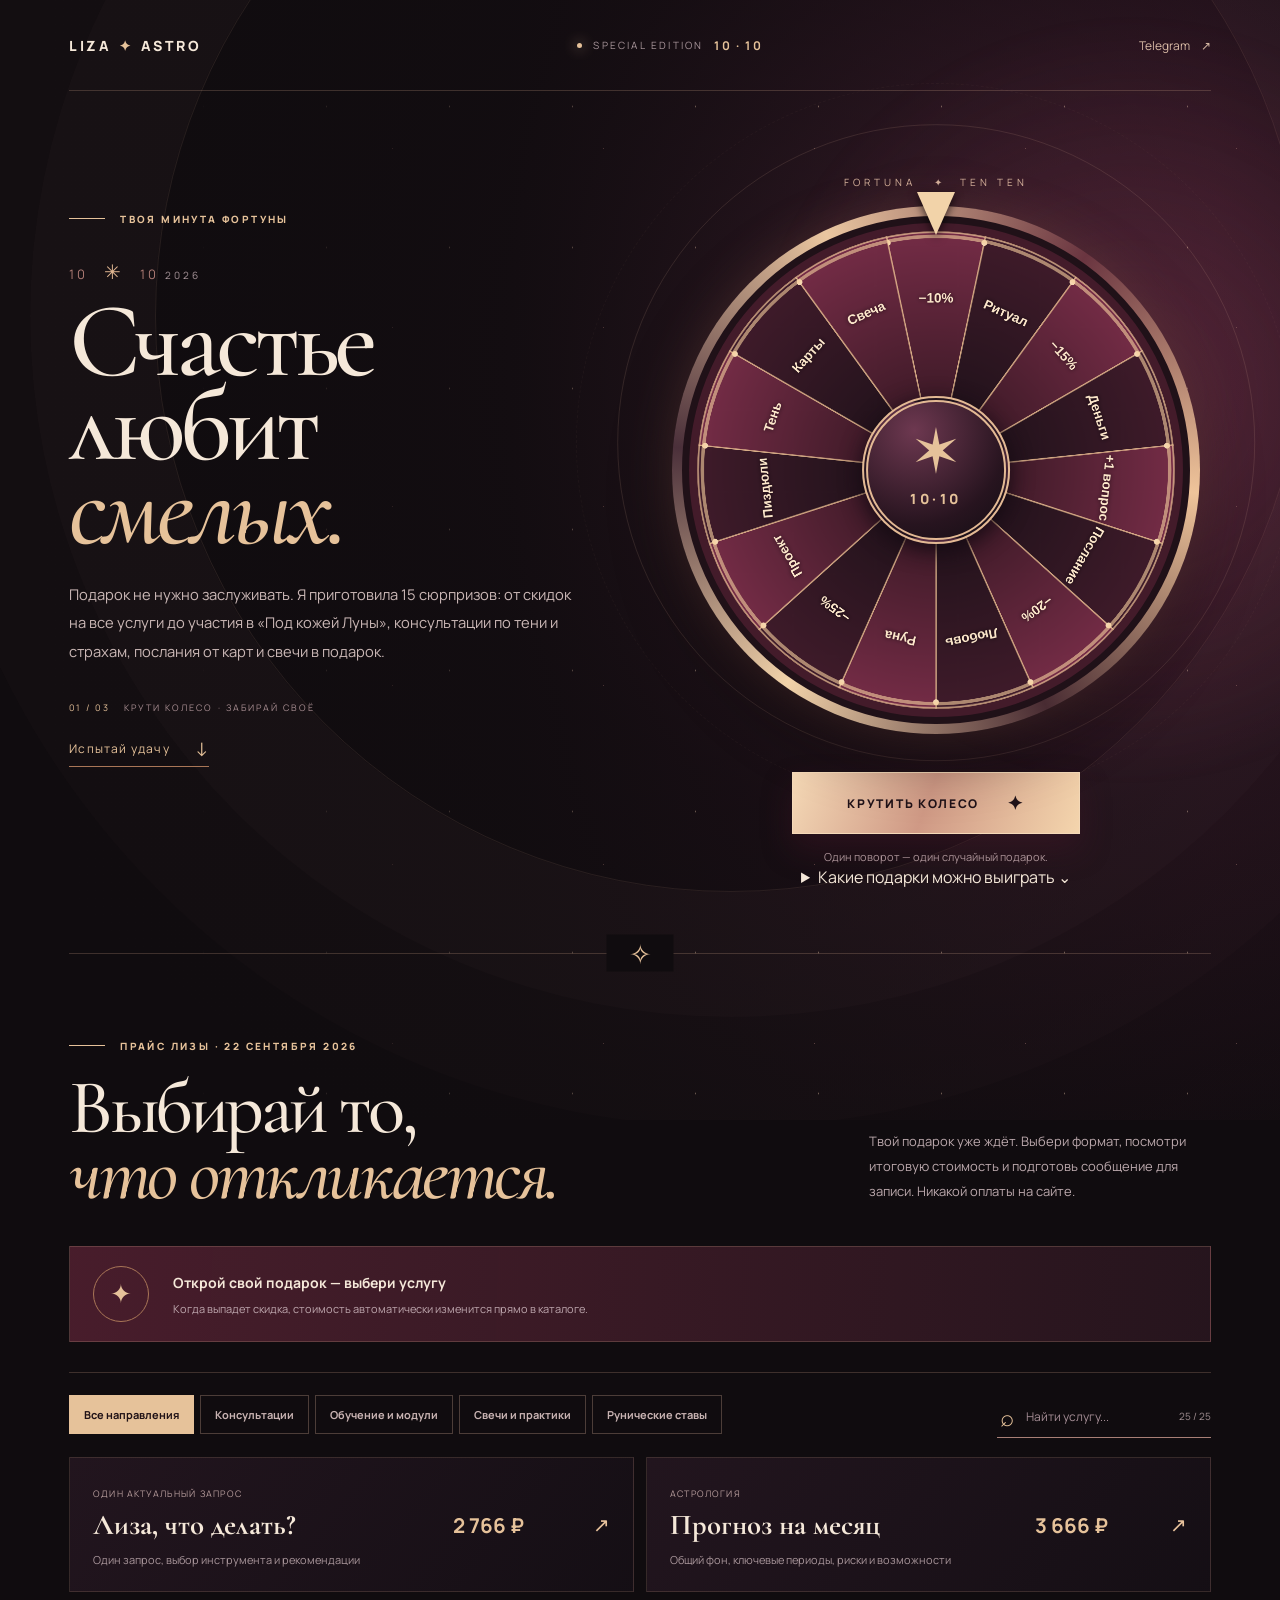
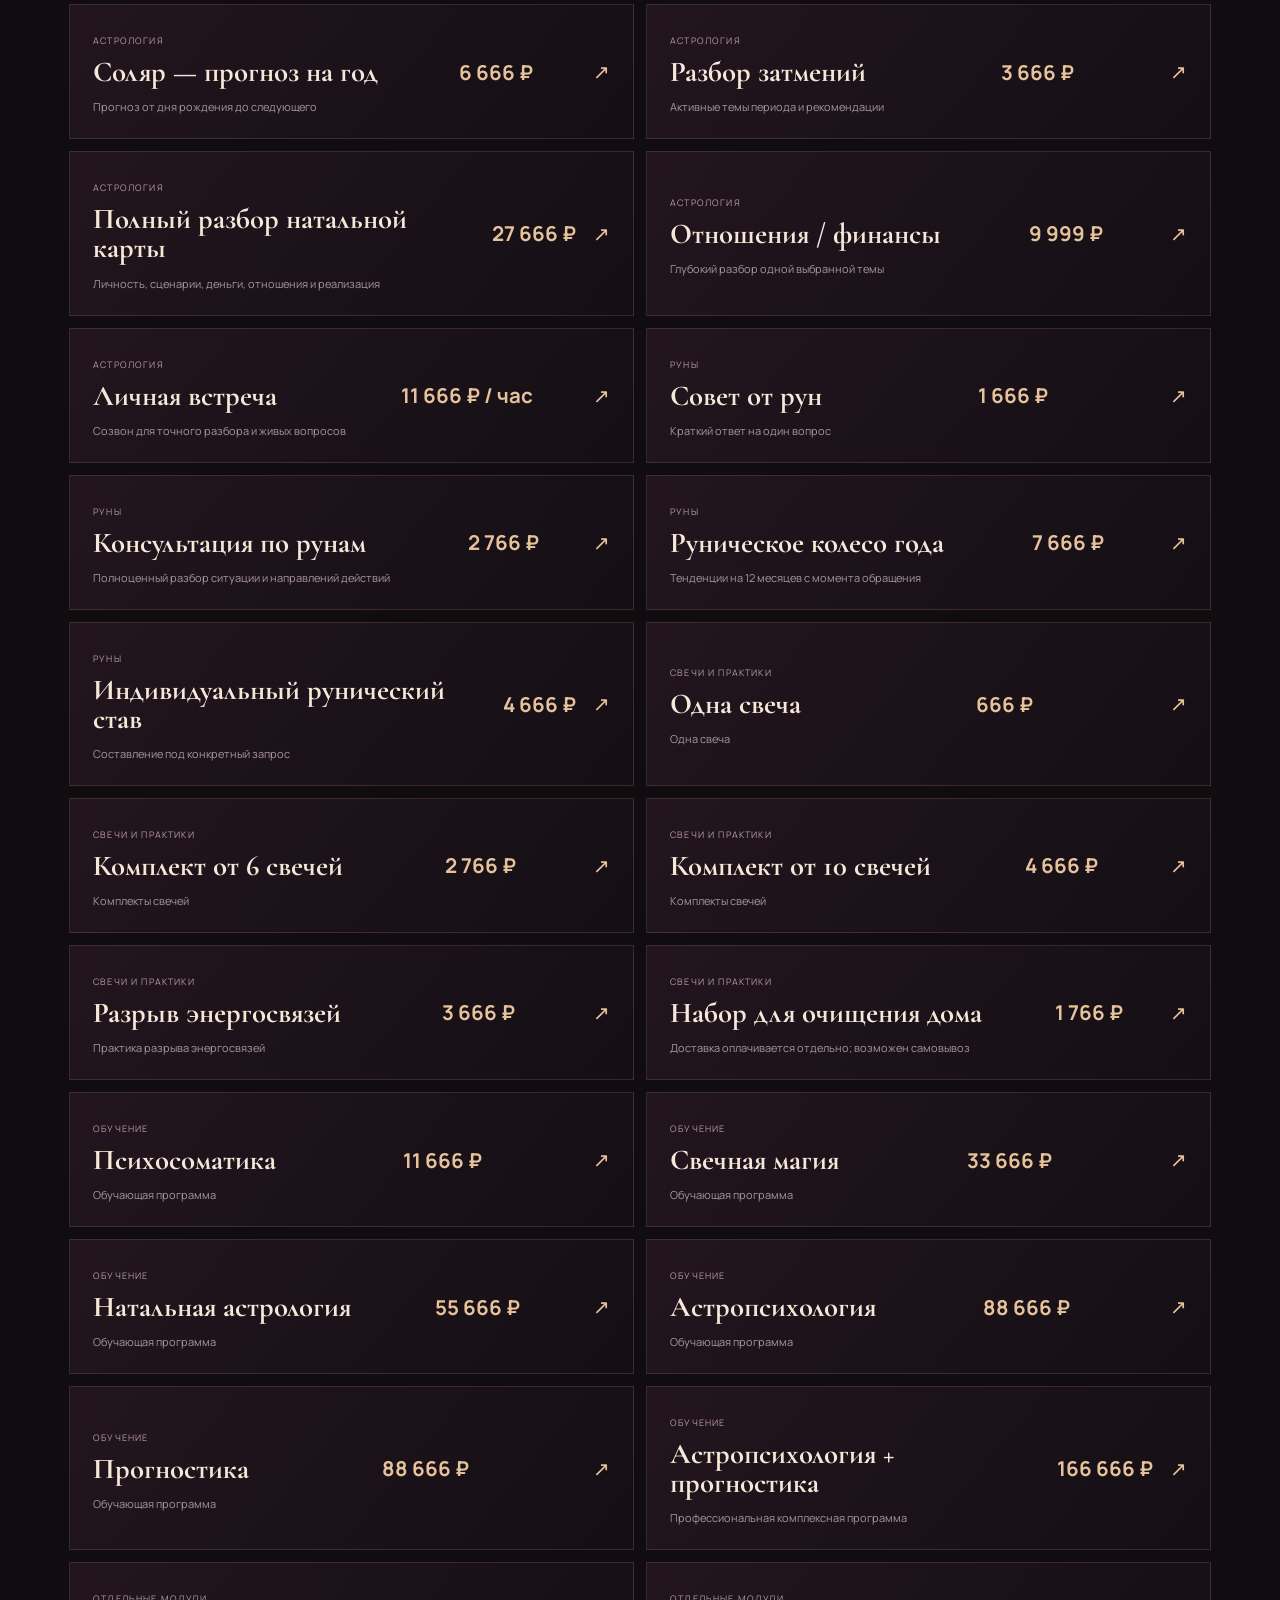
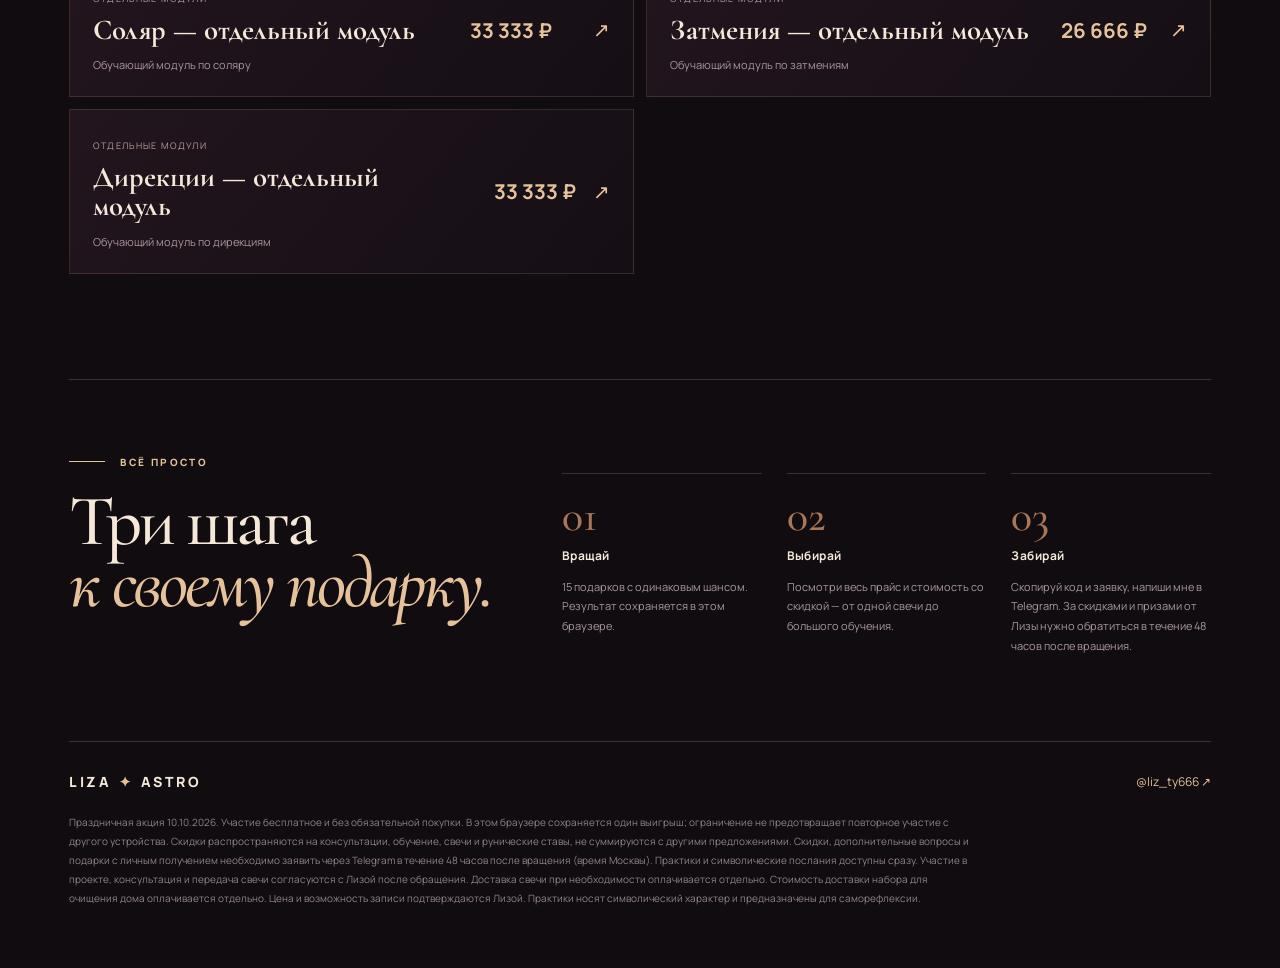
==== fortuna-1010.html @ 338fab53 "Present all 15 Fortuna rewards and clarify claiming special gifts" ====
<!doctype html>
<html lang="ru">
<head>
<meta charset="utf-8">
<meta name="viewport" content="width=device-width, initial-scale=1, viewport-fit=cover">
<meta name="theme-color" content="#100c0f">
<title>Колесо Фортуны 10.10 — Лиза</title>
<meta name="description" content="Подарки от Лизы к 10.10. Крути колесо, забирай бонус и выбирай из 25 консультаций, обучений и практик с расчётом скидки.">
<meta property="og:title" content="10.10 — Колесо Фортуны Лизы">
<meta property="og:description" content="Один поворот. Пятнадцать подарков. Твой знак выбрать себя.">
<meta property="og:type" content="website">
<link rel="preconnect" href="https://fonts.googleapis.com">
<link rel="preconnect" href="https://fonts.gstatic.com" crossorigin>
<link href="https://fonts.googleapis.com/css2?family=Cormorant+Garamond:wght@400;500;600;700&family=Manrope:wght@400;500;600;700;800&display=swap" rel="stylesheet">
<link rel="stylesheet" href="fortuna-1010.css?v=3">
<script src="fortuna-catalog.js?v=3" defer></script>
<script src="fortuna-1010.js?v=3" defer></script>
</head>
<body>
<div class="backdrop" aria-hidden="true"><div class="orb"></div><div class="starfield"></div></div>
<div class="page">
<header class="topbar">
  <a class="wordmark" href="https://t.me/liz_ty666" target="_blank" rel="noopener noreferrer" aria-label="Лиза в Telegram">LIZA <i>✦</i> ASTRO</a>
  <span class="topdate"><span class="live-dot"></span> SPECIAL EDITION <strong>10 · 10</strong></span>
  <a class="head-contact" href="https://t.me/liz_ty666" target="_blank" rel="noopener noreferrer">Telegram <span aria-hidden="true">↗</span></a>
</header>
<main>
<section class="hero" aria-labelledby="hero-title">
 <div class="hero-copy">
  <p class="eyebrow"><span class="rule"></span> ТВОЯ МИНУТА ФОРТУНЫ</p>
  <div class="edition">10 <span>✳</span> 10 <small>2026</small></div>
  <h1 id="hero-title">Счастье<br>любит <em>смелых.</em></h1>
  <p class="lead">Подарок не нужно заслуживать. Я приготовила 15 сюрпризов: от скидок на все услуги до участия в «Под кожей Луны», консультации по тени и страхам, послания от карт и свечи в подарок.</p>
  <div class="hero-caption"><span>01 / 03</span> КРУТИ КОЛЕСО · ЗАБИРАЙ СВОЁ</div>
  <a class="hero-cta" href="#wheel-area">Испытай удачу <span>↓</span></a>
 </div>
 <div class="wheel-area" id="wheel-area">
  <div class="orbit orbit-one" aria-hidden="true"></div><div class="orbit orbit-two" aria-hidden="true"></div>
  <div class="wheel-eyebrow">FORTUNA <span>✦</span> TEN TEN</div>
  <div class="wheel-frame">
   <div class="wheel-arrow" aria-hidden="true"></div>
   <div class="wheel-disk" id="rotor"><canvas id="wheel" width="1000" height="1000" role="img" aria-label="Колесо с пятнадцатью подарками, каждый с равным шансом"></canvas></div>
   <div class="wheel-center"><span class="center-symbol">✶</span><span>10·10</span></div>
  </div>
  <button id="spin" class="spin-btn" type="button">КРУТИТЬ КОЛЕСО <span>✦</span></button>
  <p id="status" class="spin-help" role="status" aria-live="polite">Один поворот — один случайный подарок.</p>
  <details class="gift-legend"><summary>Какие подарки можно выиграть <span aria-hidden="true">⌄</span></summary>
    <div class="gift-legend-items"><span>Скидки 10–25%</span><span>«Под кожей Луны»</span><span>Волшебные пиздюли</span><span>Консультация по тени и страхам</span><span>Послание от карт</span><span>Руна</span><span>+1 вопрос</span><span>Свеча от Лизы</span><span>Практики и подсказки</span></div>
  </details>
 </div>
</section>
<section class="result-section" id="result" hidden aria-live="polite" aria-labelledby="gift-title">
 <div class="result-intro"><span class="eyebrow">ВАШ ВЫИГРЫШ</span><span class="result-star" aria-hidden="true">✧</span></div>
 <div class="result-grid">
  <div><p class="result-kicker" id="gift-kicker">ФОРТУНА НА ТВОЕЙ СТОРОНЕ</p><h2 id="gift-title"></h2><p id="gift-description"></p><div class="gift-code"><span>КОД ПОДАРКА</span><strong id="gift-code"></strong></div><p id="deadline" class="deadline"></p></div>
  <div class="result-right"><p id="gift-instructions"></p><button class="outline-btn" type="button" id="copy-gift">Скопировать выигрыш <span>↗</span></button><a href="#catalog" class="gold-btn" id="gift-catalog-link">Выбрать услугу <span>↓</span></a><p class="small" id="result-note"></p></div>
 </div>
</section>
<div class="divider-mark"><span>✧</span></div>
<section class="catalog-section" id="catalog" aria-labelledby="catalog-heading">
 <div class="section-heading">
  <div><p class="eyebrow"><span class="rule"></span> ПРАЙС ЛИЗЫ · 22 СЕНТЯБРЯ 2026</p><h2 id="catalog-heading">Выбирай то,<br><em>что откликается.</em></h2></div>
  <p class="section-description">Твой подарок уже ждёт. Выбери формат, посмотри итоговую стоимость и подготовь сообщение для записи. Никакой оплаты на сайте.</p>
 </div>
 <div class="discount-banner" id="discount-banner"><div class="discount-badge" id="discount-badge">✦</div><div><strong id="discount-head">Все направления в одном месте</strong><p id="discount-text">Если выпала скидка, цена пересчитается автоматически.</p></div><a href="#result" id="banner-link" class="banner-link" hidden>Мой подарок ↑</a></div>
 <div class="filter-panel">
  <div class="tabs" id="category-tabs" role="group" aria-label="Выбрать направление"></div>
  <label class="search-wrap"><span aria-hidden="true">⌕</span><input id="search" type="search" placeholder="Найти услугу..." aria-label="Поиск услуги" autocomplete="off"><span class="search-shortcut" id="service-count"></span></label>
 </div>
 <div class="services" id="services" aria-live="polite"></div>
 <p class="empty" id="empty" hidden>Ничего не найдено. Попробуй другое название или категорию.</p>
 <div class="selection" id="selection" hidden>
  <div class="selection-top"><span>02 / 03 &nbsp; · &nbsp; ТВОЙ ВЫБОР</span><button type="button" class="selection-close" id="clear-selection" aria-label="Сбросить выбор">✕</button></div>
  <div class="selection-body">
   <div><h3 id="selection-title"></h3><p id="selection-subtitle"></p><p class="selection-benefit" id="selection-benefit"></p></div>
   <div class="selection-price"><span id="selection-old"></span><strong id="selection-new"></strong><small id="selection-saving"></small></div>
  </div>
  <div class="selection-actions"><button class="gold-btn" type="button" id="copy-request">Скопировать заявку <span>↗</span></button><a class="outline-btn" href="https://t.me/liz_ty666" target="_blank" rel="noopener noreferrer" id="tg-request">Открыть Telegram <span>↗</span></a></div>
  <p class="selection-help" id="selection-help">Сначала скопируй заявку, затем вставь её в сообщение Лизе. Запись подтверждает Лиза.</p>
  <textarea id="manual-request" class="manual-request" readonly hidden aria-label="Текст заявки для копирования"></textarea>
 </div>
</section>
<section class="instructions" aria-labelledby="how-heading">
 <div class="instruction-head"><p class="eyebrow"><span class="rule"></span> ВСЁ ПРОСТО</p><h2 id="how-heading">Три шага<br><em>к своему подарку.</em></h2></div>
 <div class="step-list"><div><span>01</span><strong>Вращай</strong><p>15 подарков с одинаковым шансом. Результат сохраняется в этом браузере.</p></div><div><span>02</span><strong>Выбирай</strong><p>Посмотри весь прайс и стоимость со скидкой — от одной свечи до большого обучения.</p></div><div><span>03</span><strong>Забирай</strong><p>Скопируй код и заявку, напиши мне в Telegram. За скидками и призами от Лизы нужно обратиться в течение 48 часов после вращения.</p></div></div>
</section>
</main>
<footer><div class="footer-line"><span class="wordmark">LIZA <i>✦</i> ASTRO</span><a href="https://t.me/liz_ty666" target="_blank" rel="noopener noreferrer">@liz_ty666 ↗</a></div>
<p>Праздничная акция 10.10.2026. Участие бесплатное и без обязательной покупки. В этом браузере сохраняется один выигрыш; ограничение не предотвращает повторное участие с другого устройства. Скидки распространяются на консультации, обучение, свечи и рунические ставы, не суммируются с другими предложениями. Скидки, дополнительные вопросы и подарки с личным получением необходимо заявить через Telegram в течение 48 часов после вращения (время Москвы). Практики и символические послания доступны сразу. Участие в проекте, консультация и передача свечи согласуются с Лизой после обращения. Доставка свечи при необходимости оплачивается отдельно. Стоимость доставки набора для очищения дома оплачивается отдельно. Цена и возможность записи подтверждаются Лизой. Практики носят символический характер и предназначены для саморефлексии.</p>
</footer></div>
</body></html>
---- fortuna-1010.css ----
:root{--night:#100c0f;--night2:#191116;--wine:#651f36;--wine2:#8b3450;--gold:#e6c29a;--gold2:#a97657;--ivory:#f5e8d9;--rose:#d7bbb5;--muted:#a9969b;--line:rgba(224,178,146,.22);--serif:"Cormorant Garamond",Georgia,serif;--sans:Manrope,Arial,sans-serif}
*{box-sizing:border-box}html{scroll-behavior:smooth;scroll-padding-top:24px}body{margin:0;background:var(--night);color:var(--ivory);font-family:var(--sans);-webkit-font-smoothing:antialiased;overflow-x:hidden}button,input,a{font:inherit}a{color:inherit}button{cursor:pointer}button:disabled{cursor:not-allowed}::selection{background:var(--wine2);color:white}:focus-visible{outline:2px solid #f2c59d;outline-offset:4px}[hidden]{display:none!important}
.backdrop{position:absolute;inset:0 0 auto;height:1120px;z-index:-1;overflow:hidden;pointer-events:none;background:linear-gradient(90deg,#100c0f 2%,rgba(16,12,15,.92) 40%,rgba(16,12,15,.3) 95%),radial-gradient(ellipse at 75% 33%,#69304a 0%,#29131f 42%,#100c0f 82%)}.backdrop:before{content:"";position:absolute;width:1150px;height:1150px;border-radius:50%;border:1px solid rgba(229,189,154,.1);left:calc(57% - 575px);top:-260px;box-shadow:0 0 0 125px rgba(229,189,154,.016),0 0 0 235px rgba(229,189,154,.013)}.orb{position:absolute;width:800px;height:800px;right:-250px;top:0;background:radial-gradient(circle,rgba(167,65,94,.22),transparent 68%);filter:blur(7px)}.starfield{position:absolute;inset:0;opacity:.4;background-image:radial-gradient(#f1ceaf .7px,transparent .95px),radial-gradient(#bc8a80 .55px,transparent .75px);background-size:123px 141px,211px 179px;background-position:19px 36px,76px 59px;mask-image:linear-gradient(90deg,transparent 13%,#000 58%,#000 100%)}
.page{max-width:1440px;margin:0 auto;padding:0 clamp(22px,5.4vw,88px)}.topbar{height:91px;display:flex;justify-content:space-between;align-items:center;gap:20px;border-bottom:1px solid var(--line)}.wordmark{font-size:14px;letter-spacing:.18em;font-weight:800;text-decoration:none;white-space:nowrap}.wordmark i{font-style:normal;color:var(--gold);padding:0 2px}.topdate{display:flex;align-items:center;gap:11px;font-size:10px;letter-spacing:.22em;color:var(--muted);white-space:nowrap}.topdate strong{color:var(--gold);font-size:12px}.live-dot{width:5px;height:5px;border-radius:50%;background:var(--gold);box-shadow:0 0 14px var(--gold)}.head-contact{font-size:12px;color:#d7b9a4;text-decoration:none}.head-contact span{padding-left:9px}
.hero{min-height:670px;display:grid;grid-template-columns:minmax(0,.98fr) minmax(0,1.02fr);align-items:center;gap:min(5vw,64px);padding:55px 0 65px}.hero-copy{max-width:570px;padding-bottom:55px}.eyebrow{font-size:10px;letter-spacing:.24em;font-weight:800;color:var(--gold);display:flex;align-items:center;gap:15px;margin:0}.rule{display:inline-block;width:36px;height:1px;background:var(--gold);flex-shrink:0}.edition{margin:32px 0 15px;color:#ae7c75;font-size:13px;letter-spacing:.23em}.edition>span{color:#e0b691;font-size:20px;margin:0 10px}.edition small{font-size:10px;color:var(--muted)}h1,h2,h3,p{margin-top:0}h1,h2{font-family:var(--serif);font-weight:500}h1{font-size:clamp(78px,8.3vw,126px);line-height:.79;letter-spacing:-.048em;margin-bottom:28px}h1 em,h2 em{font-style:italic;color:var(--gold)}.lead{color:#cbb8b6;font-size:clamp(14px,1.15vw,17px);line-height:1.95;max-width:510px;margin-bottom:35px}.hero-caption{display:flex;gap:14px;align-items:center;color:#a78d91;font-size:9px;letter-spacing:.23em}.hero-caption>span{color:var(--gold)}.hero-cta{display:inline-flex;margin-top:26px;align-items:center;gap:25px;font-size:12px;letter-spacing:.1em;text-decoration:none;border-bottom:1px solid var(--gold2);padding-bottom:9px;color:var(--gold)}.hero-cta span{font-size:19px;line-height:0}
.wheel-area{position:relative;max-width:610px;width:100%;justify-self:end;display:flex;flex-direction:column;align-items:center;isolation:isolate;padding:25px 0 0}.orbit{position:absolute;z-index:-1;left:50%;top:40%;transform:translate(-50%,-50%);border:1px solid rgba(242,197,165,.12);border-radius:50%;pointer-events:none}.orbit-one{width:116%;aspect-ratio:1}.orbit-two{width:131%;aspect-ratio:1;border-style:dashed;opacity:.32}.wheel-eyebrow{text-align:center;color:#d8b49e;font-size:10px;letter-spacing:.4em;margin:4px 0 26px}.wheel-eyebrow span{letter-spacing:0;padding:0 12px}.wheel-frame{position:relative;width:min(100%,510px);aspect-ratio:1;padding:0;border-radius:50%;filter:drop-shadow(0 24px 28px rgba(0,0,0,.4))}.wheel-frame:before{content:"";position:absolute;inset:-9px;border-radius:50%;background:conic-gradient(from 35deg,#6a3540,#efc49a,#482b32,#f1d2a9,#4b303a,#eac6a0,#6a3540);box-shadow:0 0 45px rgba(208,128,117,.2)}.wheel-disk{position:absolute;inset:1px;overflow:hidden;border:7px solid #201118;border-radius:50%;background:#431b2a;transform:rotate(0deg);transition:transform 6.4s cubic-bezier(.13,.74,.09,1);will-change:transform}.wheel-disk:after{content:"";position:absolute;inset:9px;border:1px solid rgba(255,219,177,.33);border-radius:50%;pointer-events:none}.wheel-disk canvas{display:block;width:100%;height:100%}.wheel-arrow{position:absolute;z-index:6;top:-23px;left:50%;transform:translateX(-50%);height:0;width:0;border-left:19px solid transparent;border-right:19px solid transparent;border-top:43px solid #f2d3a9;filter:drop-shadow(0 3px 5px rgba(0,0,0,.7));pointer-events:none}.wheel-center{pointer-events:none;position:absolute;left:50%;top:50%;transform:translate(-50%,-50%);z-index:4;width:29%;aspect-ratio:1;border-radius:50%;background:radial-gradient(circle at 34% 21%,#6d3850,#27141f 67%,#130d13);border:6px double #e3b994;box-shadow:0 6px 22px #160a13;display:flex;align-items:center;justify-content:center;flex-direction:column;color:var(--gold)}.center-symbol{font-family:var(--serif);font-size:clamp(34px,5vw,62px);line-height:.7;margin-bottom:13px}.wheel-center>span:last-child{font-size:clamp(9px,1.4vw,14px);font-weight:800;letter-spacing:.25em}.spin-btn{display:flex;gap:28px;align-items:center;justify-content:center;min-width:288px;min-height:62px;margin-top:47px;border:1px solid #f4d9b8;background:linear-gradient(110deg,#f4d8b5,#cf9985 47%,#f4d5ad);color:#201218;font-size:12px;letter-spacing:.14em;font-weight:800;text-transform:uppercase;transition:transform .25s,filter .25s;box-shadow:0 15px 30px rgba(69,22,40,.4)}.spin-btn span{font-size:19px}.spin-btn:hover:not(:disabled){transform:translateY(-3px);filter:brightness(1.05)}.spin-btn:disabled{opacity:.82}.spin-help{text-align:center;font-size:11px;color:#ab9297;line-height:1.6;margin:14px 0 0}
.result-section{border:1px solid rgba(224,178,146,.4);background:radial-gradient(circle at 100% 0,rgba(132,59,78,.33),transparent 40%),linear-gradient(130deg,#3f1d30,#1d121b 80%);padding:35px clamp(23px,4vw,55px) 40px;margin:0 0 76px;scroll-margin-top:23px;box-shadow:0 21px 50px rgba(0,0,0,.25)}.result-intro{display:flex;align-items:center;justify-content:space-between;padding-bottom:20px;border-bottom:1px solid var(--line)}.result-intro .eyebrow{font-size:10px}.result-star{font-family:var(--serif);font-size:36px;color:var(--gold)}.result-grid{display:grid;grid-template-columns:1.12fr .88fr;gap:55px;align-items:center;padding-top:29px}.result-kicker{font-size:10px;letter-spacing:.22em;color:var(--gold)}.result-section h2{font-size:clamp(49px,5.3vw,75px);line-height:.91;letter-spacing:-.027em;margin:13px 0 19px}.result-section p{font-size:13px;line-height:1.85;color:#d8c0b8}.gift-code{display:flex;flex-direction:column;gap:7px;margin:23px 0 14px;padding:14px 18px;border:1px dashed rgba(237,187,158,.45);max-width:365px}.gift-code span{font-size:9px;letter-spacing:.18em;color:#d0a799}.gift-code strong{font-size:15px;letter-spacing:.09em;color:var(--gold);word-break:break-all}.deadline{font-size:12px!important;color:var(--gold)!important}.result-right{display:flex;flex-direction:column;gap:13px;align-items:stretch}.result-right>p:first-child{margin:0 0 7px}.gold-btn,.outline-btn{display:inline-flex;text-align:center;align-items:center;justify-content:center;gap:22px;min-height:55px;padding:13px 19px;text-decoration:none;font-size:11px;font-weight:800;letter-spacing:.1em;text-transform:uppercase;border:1px solid #e6c2a3;transition:transform .2s,background .2s}.gold-btn{background:var(--gold);color:#24141c}.outline-btn{background:transparent;color:var(--ivory)}.gold-btn:hover,.outline-btn:hover{transform:translateY(-2px)}.result-right .small{font-size:10px;color:#ad989e}.divider-mark{height:1px;background:var(--line);margin:0 0 85px;position:relative}.divider-mark span{position:absolute;left:50%;top:50%;transform:translate(-50%,-50%);background:var(--night);padding:0 22px;color:var(--gold);font-size:27px}
.catalog-section{padding-bottom:105px;scroll-margin-top:40px}.section-heading{display:flex;justify-content:space-between;align-items:end;gap:40px;margin-bottom:38px}.section-heading h2,.instruction-head h2{font-size:clamp(55px,6vw,90px);line-height:.87;letter-spacing:-.045em;margin:22px 0 0}.section-description{font-size:13px;line-height:1.9;max-width:342px;color:#bba8ac;margin:0 0 5px}.discount-banner{display:flex;gap:24px;align-items:center;background:linear-gradient(92deg,rgba(118,43,66,.55),rgba(60,29,44,.5));border:1px solid var(--line);padding:19px 23px;margin-bottom:30px}.discount-badge{width:56px;height:56px;flex-shrink:0;border-radius:50%;border:1px solid var(--gold2);display:grid;place-items:center;font-family:var(--serif);font-size:26px;color:var(--gold)}.discount-banner strong{font-size:14px}.discount-banner p{font-size:11px;line-height:1.6;color:#bea7ae;margin:7px 0 0}.banner-link{margin-left:auto;font-size:11px;white-space:nowrap;color:var(--gold)}.filter-panel{border-top:1px solid var(--line);padding-top:22px;display:flex;align-items:flex-start;justify-content:space-between;gap:20px;margin-bottom:19px}.tabs{display:flex;gap:6px;flex-wrap:wrap;flex:1}.tab{font-size:11px;font-weight:700;background:transparent;border:1px solid rgba(229,187,163,.28);color:#c8b3b2;padding:11px 14px;white-space:nowrap;transition:.2s}.tab.active,.tab:hover{color:#201217;background:var(--gold);border-color:var(--gold)}.search-wrap{display:flex;min-height:43px;align-items:center;border-bottom:1px solid #a77f76;max-width:270px;min-width:185px;color:var(--gold)}.search-wrap>span:first-child{font-size:24px;margin:0 10px 0 3px}.search-wrap input{background:transparent;color:var(--ivory);min-width:0;width:100%;font-size:12px;border:0;outline:0;box-shadow:none}.search-wrap input::placeholder{color:#a68e96}.search-shortcut{font-size:10px;color:#a18f92;white-space:nowrap}.services{display:grid;grid-template-columns:repeat(2,minmax(0,1fr));gap:12px}.service{border:1px solid rgba(224,178,146,.16);background:linear-gradient(130deg,rgba(40,24,35,.75),rgba(23,16,23,.72));padding:22px 23px;display:flex;align-items:center;justify-content:space-between;gap:12px;text-align:left;min-height:133px;transition:border-color .2s,background .2s,transform .2s;color:var(--ivory)}.service:hover,.service:focus-visible{border-color:var(--gold2);background:rgba(88,36,55,.5);transform:translateY(-2px)}.service.is-selected{border-color:var(--gold);background:linear-gradient(130deg,#56283a,#2b1a27)}.service-kind{font-size:9px;color:#b69c9c;letter-spacing:.13em;text-transform:uppercase}.service-name{font-family:var(--serif);font-size:clamp(21px,2.25vw,31px);line-height:1.01;display:block;margin:8px 0}.service-details{font-size:11px;color:#a9969b;line-height:1.6}.service-cost{display:flex;flex-direction:column;align-items:flex-end;text-align:right;white-space:nowrap;gap:3px;min-width:100px}.service-was{font-size:12px;color:#a28c90;text-decoration:line-through}.service-now{font-size:clamp(16px,1.6vw,22px);font-weight:700;color:var(--gold)}.service-save{font-size:9px;color:#d1aa9b}.service-arrow{font-size:20px;color:#e9c39d;margin-left:5px}.empty{text-align:center;padding:35px;font-size:14px;color:var(--muted)}
.selection{border:1px solid var(--gold2);background:linear-gradient(135deg,#37202e,#1b141e);padding:25px 30px;margin-top:28px;scroll-margin-top:25px;box-shadow:0 15px 45px rgba(0,0,0,.19)}.selection-top{display:flex;align-items:center;justify-content:space-between;color:var(--gold);font-size:10px;letter-spacing:.2em;border-bottom:1px solid var(--line);padding-bottom:12px}.selection-close{background:transparent;color:#f0caaa;border:0;font-size:18px;padding:5px}.selection-body{display:flex;align-items:center;justify-content:space-between;gap:25px;padding:23px 0}.selection-body h3{font:500 clamp(28px,3vw,44px)/1 var(--serif);margin:0 0 10px}.selection-body p{color:#bba6aa;font-size:12px;line-height:1.8;margin:0}.selection-body .selection-benefit{color:var(--gold);margin-top:12px}.selection-price{text-align:right;display:flex;flex-direction:column;gap:4px;white-space:nowrap}.selection-price>span{text-decoration:line-through;color:#b5a1a3;font-size:15px}.selection-price>strong{color:var(--gold);font-size:clamp(26px,3vw,40px)}.selection-price>small{font-size:10px;color:#d5b8ae}.selection-actions{display:flex;gap:12px;flex-wrap:wrap}.selection-help{color:#bba5aa;font-size:11px;line-height:1.7;margin:17px 0 0}.manual-request{width:100%;margin-top:14px;min-height:150px;border:1px solid #af8580;background:#24161e;color:var(--ivory);padding:14px;font-size:12px;line-height:1.65;resize:vertical}
.instructions{padding:75px 0 85px;border-top:1px solid var(--line);display:grid;grid-template-columns:.8fr 1.2fr;gap:60px}.instruction-head h2{font-size:clamp(49px,5.6vw,79px)}.step-list{display:grid;grid-template-columns:repeat(3,1fr);gap:25px;padding-top:18px}.step-list>div{border-top:1px solid var(--line);padding-top:15px}.step-list span{display:block;font:500 44px var(--serif);color:var(--gold2)}.step-list strong{font-size:12px;letter-spacing:.04em}.step-list p{font-size:11px;line-height:1.8;color:#aa989e;margin:12px 0 0}footer{border-top:1px solid var(--line);padding:30px 0 60px}.footer-line{display:flex;justify-content:space-between;align-items:center;gap:20px}.footer-line a{font-size:12px;color:var(--gold);text-decoration:none}footer>p{font-size:10px;line-height:1.9;color:#91838a;max-width:900px;margin:22px 0 0}
@media(max-width:1050px){.hero{grid-template-columns:.9fr 1.1fr;gap:18px}h1{font-size:clamp(67px,9.5vw,106px)}.wheel-frame{width:min(100%,430px)}.section-heading h2{font-size:68px}.filter-panel{display:block}.search-wrap{max-width:360px;margin-top:18px}.instructions{grid-template-columns:1fr;gap:25px}.instruction-head h2{font-size:64px}}
@media(max-width:750px){.page{padding:0 20px}.topbar{height:69px}.wordmark{font-size:12px}.topdate{font-size:8px;letter-spacing:.13em}.head-contact{display:none}.backdrop{height:980px;background:radial-gradient(ellipse at 50% 43%,rgba(111,38,66,.65),#100c0f 70%)}.hero{grid-template-columns:1fr;min-height:auto;gap:12px;padding:40px 0 60px}.hero-copy{padding:0;max-width:none;text-align:center}.hero-copy .eyebrow{justify-content:center}.edition{margin:19px 0 14px}.hero h1{font-size:clamp(65px,13vw,99px);line-height:.84;margin-bottom:18px}.lead{font-size:13px;line-height:1.82;max-width:450px;margin:0 auto 17px}.hero-caption,.hero-cta{display:none}.wheel-area{justify-self:center;padding-top:11px;max-width:510px}.wheel-eyebrow{font-size:9px;margin:5px 0 21px}.wheel-frame{width:min(84vw,450px)}.wheel-arrow{top:-18px;border-left-width:15px;border-right-width:15px;border-top-width:35px}.wheel-center{border-width:4px}.center-symbol{font-size:40px;margin-bottom:10px}.spin-btn{margin-top:37px;width:min(100%,390px);min-width:0;min-height:58px}.spin-help{margin-top:12px}.result-grid{grid-template-columns:1fr;gap:10px}.result-section{margin-bottom:61px}.divider-mark{margin-bottom:60px}.section-heading{display:block}.section-heading h2{font-size:clamp(53px,10vw,75px)}.section-description{margin-top:20px;max-width:500px}.services{grid-template-columns:1fr}.service{min-height:115px}.catalog-section{padding-bottom:76px}.step-list{gap:12px}.instructions{padding-top:57px}.instruction-head h2{font-size:58px}}
@media(max-width:480px){.page{padding:0 16px}.topdate strong{font-size:10px}.topdate{gap:6px}.live-dot{width:4px;height:4px}.hero{padding-top:29px}.edition{font-size:11px}.hero h1{font-size:clamp(65px,14.4vw,80px)}.hero .eyebrow{font-size:9px}.lead{font-size:12px}.wheel-eyebrow{margin-bottom:19px}.wheel-frame{width:min(84vw,390px)}.wheel-disk{border-width:5px}.wheel-center{width:31%}.wheel-arrow{top:-15px}.spin-btn{min-height:55px;font-size:11px;margin-top:32px}.spin-help{font-size:10px}.result-section{padding:23px 19px}.result-section h2{font-size:52px}.result-grid{padding-top:17px}.result-intro{padding-bottom:8px}.section-heading h2{font-size:56px}.section-description{font-size:12px}.discount-banner{gap:12px;padding:15px}.discount-badge{width:44px;height:44px;font-size:22px}.discount-banner strong{font-size:12px}.discount-banner p{font-size:10px}.tabs{gap:5px}.tab{font-size:10px;padding:10px 11px}.filter-panel{padding-top:17px}.service{padding:16px 14px;gap:9px;min-height:107px}.service-name{font-size:26px}.service-kind{font-size:8px}.service-details{font-size:10px}.service-cost{min-width:78px}.service-now{font-size:16px}.service-arrow{font-size:17px;margin-left:0}.selection{padding:18px 16px}.selection-body{gap:10px}.selection-body h3{font-size:30px}.selection-price>strong{font-size:26px}.selection-actions{display:grid}.selection-actions>*{width:100%}.instructions{padding:52px 0}.step-list{grid-template-columns:1fr;gap:9px}.step-list>div{display:grid;grid-template-columns:50px 1fr;column-gap:15px}.step-list span{grid-row:span 2}.step-list strong{align-self:end}.step-list p{margin:5px 0 0}.instruction-head h2{font-size:56px}footer{padding-bottom:40px}footer>p{font-size:9px}}
@media(prefers-reduced-motion:reduce){*,*:before,*:after{scroll-behavior:auto!important;animation:none!important;transition:none!important}.wheel-disk{transition:transform .02s linear!important}}
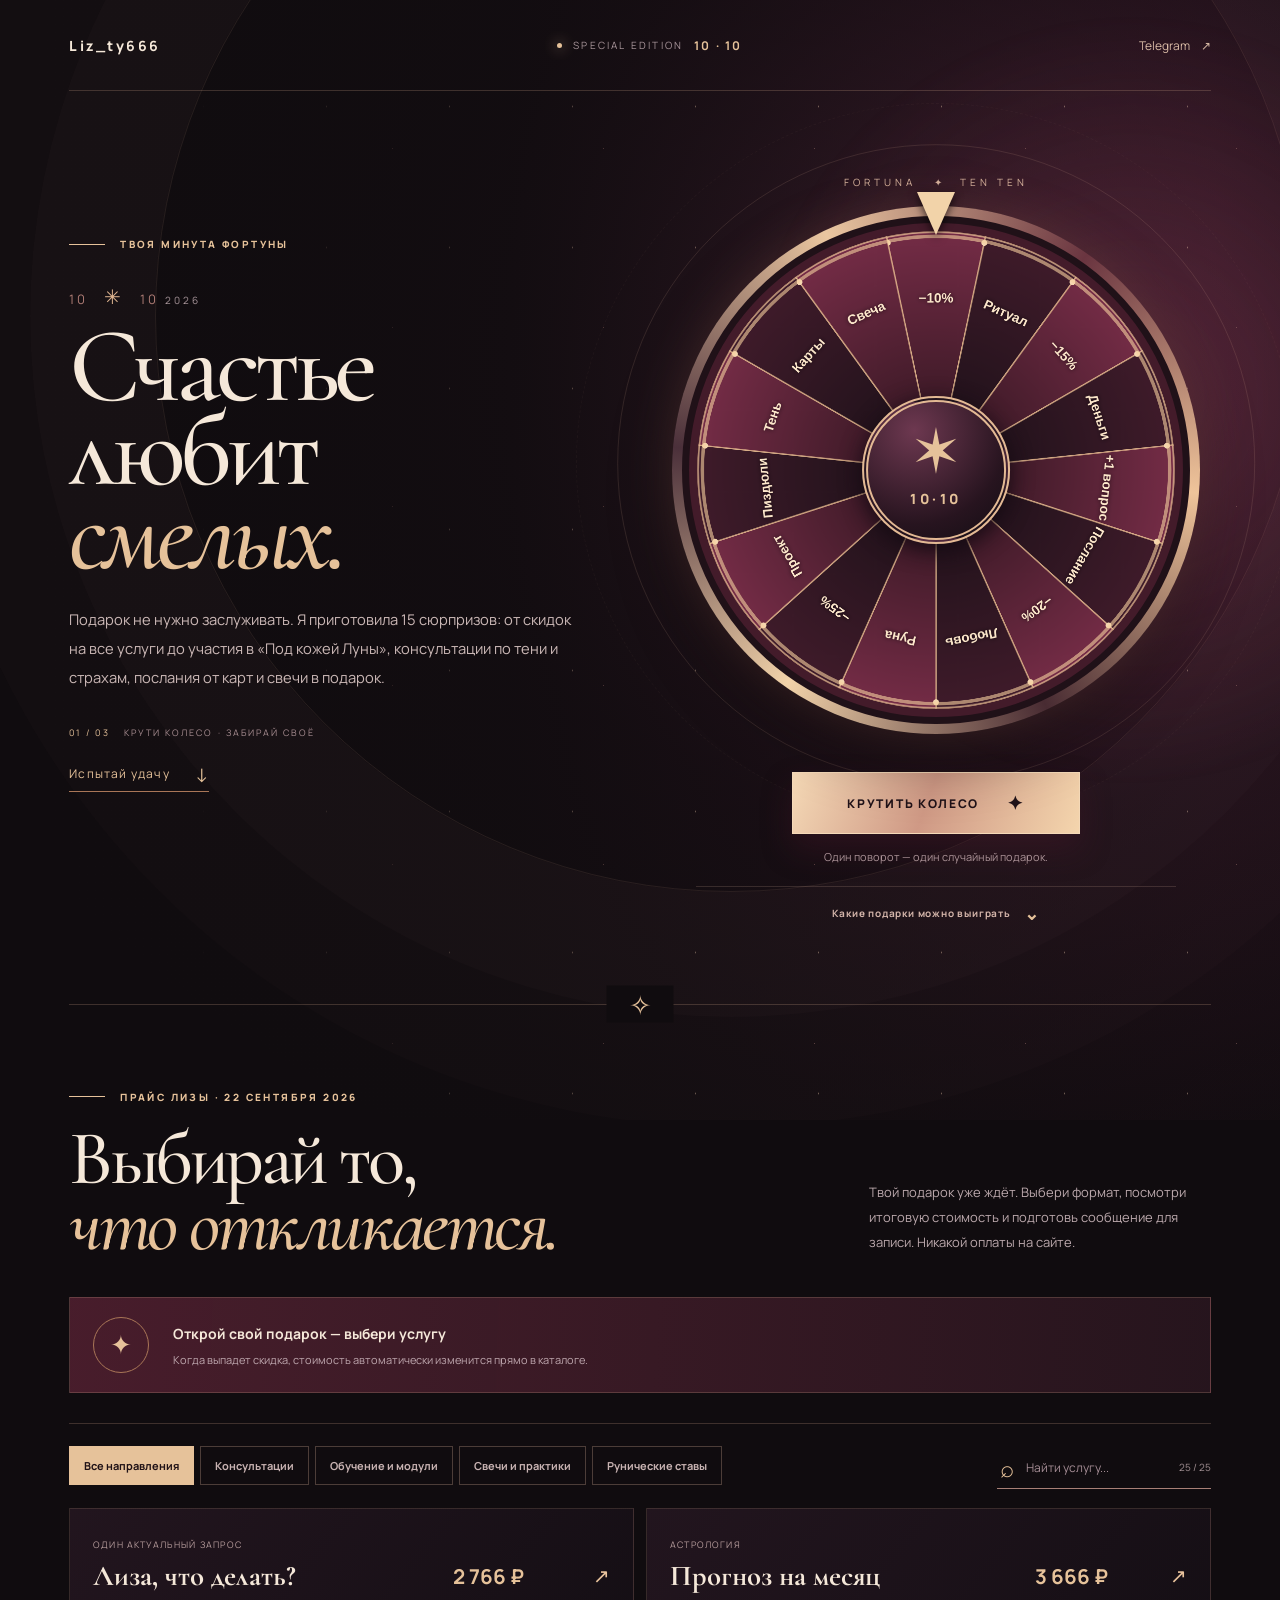
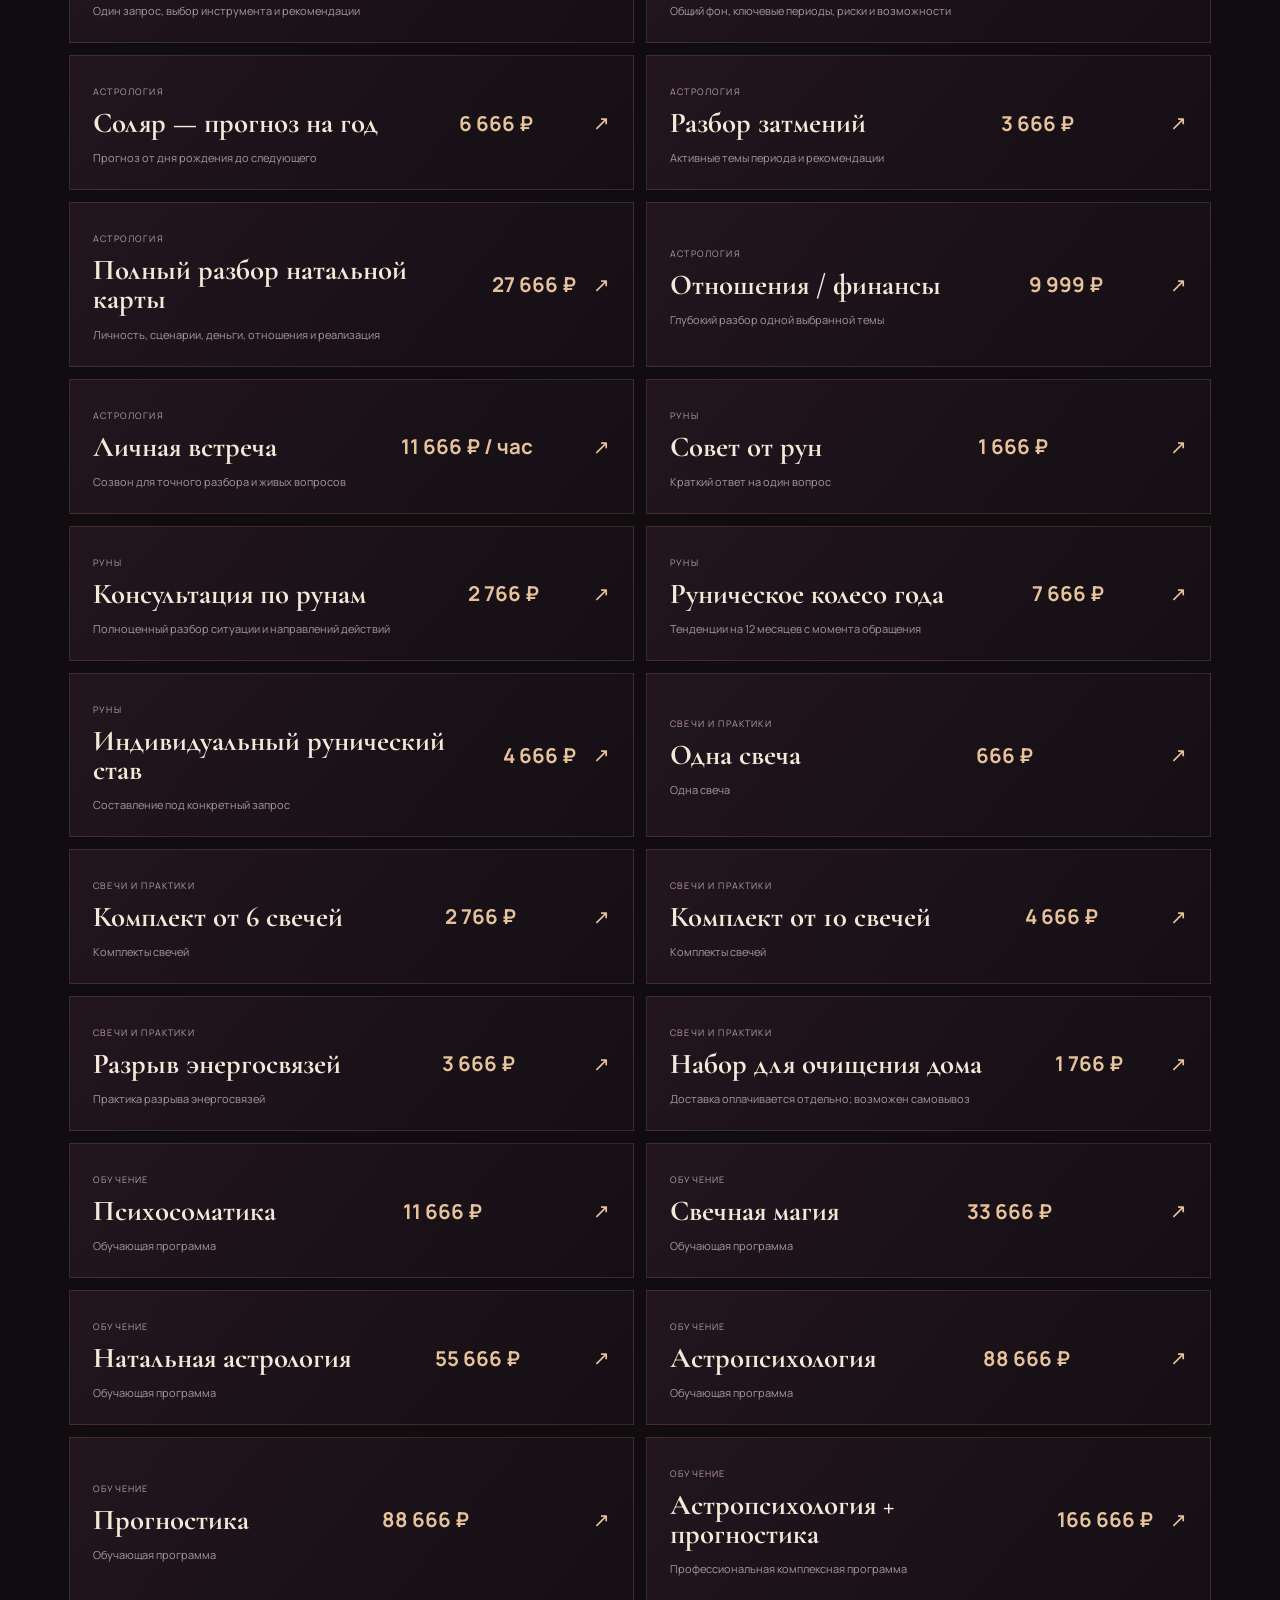
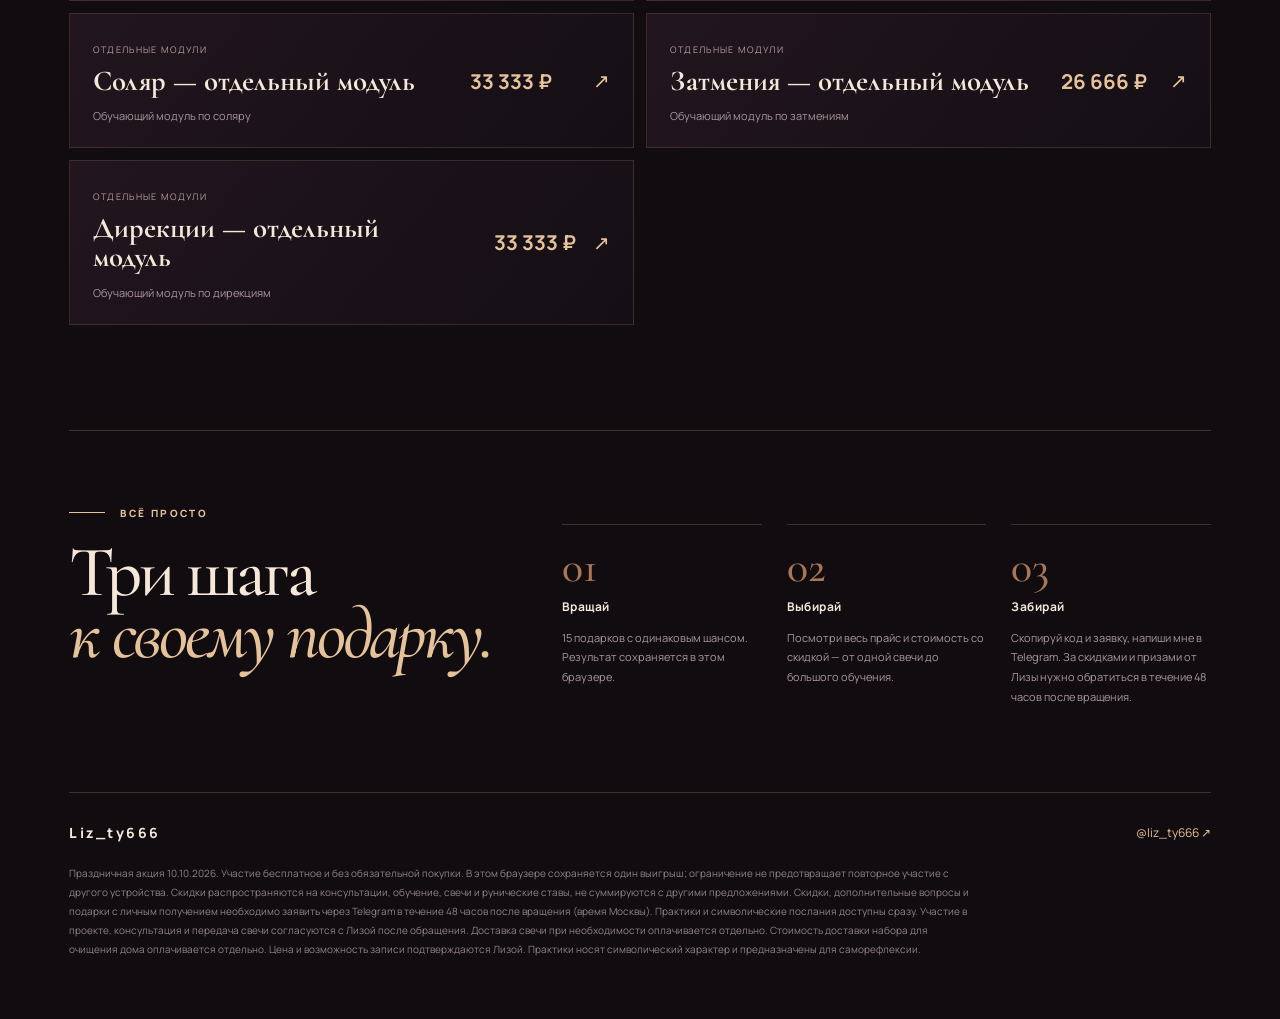
==== commit 4f21c7b4: "Replace LIZA ASTRO branding with prominent Liz_ty666 identity" ====
--- a/fortuna-1010.html
+++ b/fortuna-1010.html
@@ -4,9 +4,9 @@
 <meta charset="utf-8">
 <meta name="viewport" content="width=device-width, initial-scale=1, viewport-fit=cover">
 <meta name="theme-color" content="#100c0f">
-<title>Колесо Фортуны 10.10 — Лиза</title>
+<title>Колесо Фортуны 10.10 — Liz_ty666</title>
 <meta name="description" content="Подарки от Лизы к 10.10. Крути колесо, забирай бонус и выбирай из 25 консультаций, обучений и практик с расчётом скидки.">
-<meta property="og:title" content="10.10 — Колесо Фортуны Лизы">
+<meta property="og:title" content="10.10 — Колесо Фортуны · Liz_ty666">
 <meta property="og:description" content="Один поворот. Пятнадцать подарков. Твой знак выбрать себя.">
 <meta property="og:type" content="website">
 <link rel="preconnect" href="https://fonts.googleapis.com">
@@ -20,7 +20,7 @@
 <div class="backdrop" aria-hidden="true"><div class="orb"></div><div class="starfield"></div></div>
 <div class="page">
 <header class="topbar">
-  <a class="wordmark" href="https://t.me/liz_ty666" target="_blank" rel="noopener noreferrer" aria-label="Лиза в Telegram">LIZA <i>✦</i> ASTRO</a>
+  <a class="wordmark" href="https://t.me/liz_ty666" target="_blank" rel="noopener noreferrer" aria-label="Liz_ty666 в Telegram"><span class="brand-name">Liz_ty</span><strong class="brand-numbers">666</strong></a>
   <span class="topdate"><span class="live-dot"></span> SPECIAL EDITION <strong>10 · 10</strong></span>
   <a class="head-contact" href="https://t.me/liz_ty666" target="_blank" rel="noopener noreferrer">Telegram <span aria-hidden="true">↗</span></a>
 </header>
@@ -85,7 +85,7 @@
  <div class="step-list"><div><span>01</span><strong>Вращай</strong><p>15 подарков с одинаковым шансом. Результат сохраняется в этом браузере.</p></div><div><span>02</span><strong>Выбирай</strong><p>Посмотри весь прайс и стоимость со скидкой — от одной свечи до большого обучения.</p></div><div><span>03</span><strong>Забирай</strong><p>Скопируй код и заявку, напиши мне в Telegram. За скидками и призами от Лизы нужно обратиться в течение 48 часов после вращения.</p></div></div>
 </section>
 </main>
-<footer><div class="footer-line"><span class="wordmark">LIZA <i>✦</i> ASTRO</span><a href="https://t.me/liz_ty666" target="_blank" rel="noopener noreferrer">@liz_ty666 ↗</a></div>
+<footer><div class="footer-line"><span class="wordmark"><span class="brand-name">Liz_ty</span><strong class="brand-numbers">666</strong></span><a href="https://t.me/liz_ty666" target="_blank" rel="noopener noreferrer">@liz_ty666 ↗</a></div>
 <p>Праздничная акция 10.10.2026. Участие бесплатное и без обязательной покупки. В этом браузере сохраняется один выигрыш; ограничение не предотвращает повторное участие с другого устройства. Скидки распространяются на консультации, обучение, свечи и рунические ставы, не суммируются с другими предложениями. Скидки, дополнительные вопросы и подарки с личным получением необходимо заявить через Telegram в течение 48 часов после вращения (время Москвы). Практики и символические послания доступны сразу. Участие в проекте, консультация и передача свечи согласуются с Лизой после обращения. Доставка свечи при необходимости оплачивается отдельно. Стоимость доставки набора для очищения дома оплачивается отдельно. Цена и возможность записи подтверждаются Лизой. Практики носят символический характер и предназначены для саморефлексии.</p>
 </footer></div>
 </body></html>
--- a/fortuna-1010.css
+++ b/fortuna-1010.css
@@ -11,4 +11,14 @@
 @media(max-width:1050px){.hero{grid-template-columns:.9fr 1.1fr;gap:18px}h1{font-size:clamp(67px,9.5vw,106px)}.wheel-frame{width:min(100%,430px)}.section-heading h2{font-size:68px}.filter-panel{display:block}.search-wrap{max-width:360px;margin-top:18px}.instructions{grid-template-columns:1fr;gap:25px}.instruction-head h2{font-size:64px}}
 @media(max-width:750px){.page{padding:0 20px}.topbar{height:69px}.wordmark{font-size:12px}.topdate{font-size:8px;letter-spacing:.13em}.head-contact{display:none}.backdrop{height:980px;background:radial-gradient(ellipse at 50% 43%,rgba(111,38,66,.65),#100c0f 70%)}.hero{grid-template-columns:1fr;min-height:auto;gap:12px;padding:40px 0 60px}.hero-copy{padding:0;max-width:none;text-align:center}.hero-copy .eyebrow{justify-content:center}.edition{margin:19px 0 14px}.hero h1{font-size:clamp(65px,13vw,99px);line-height:.84;margin-bottom:18px}.lead{font-size:13px;line-height:1.82;max-width:450px;margin:0 auto 17px}.hero-caption,.hero-cta{display:none}.wheel-area{justify-self:center;padding-top:11px;max-width:510px}.wheel-eyebrow{font-size:9px;margin:5px 0 21px}.wheel-frame{width:min(84vw,450px)}.wheel-arrow{top:-18px;border-left-width:15px;border-right-width:15px;border-top-width:35px}.wheel-center{border-width:4px}.center-symbol{font-size:40px;margin-bottom:10px}.spin-btn{margin-top:37px;width:min(100%,390px);min-width:0;min-height:58px}.spin-help{margin-top:12px}.result-grid{grid-template-columns:1fr;gap:10px}.result-section{margin-bottom:61px}.divider-mark{margin-bottom:60px}.section-heading{display:block}.section-heading h2{font-size:clamp(53px,10vw,75px)}.section-description{margin-top:20px;max-width:500px}.services{grid-template-columns:1fr}.service{min-height:115px}.catalog-section{padding-bottom:76px}.step-list{gap:12px}.instructions{padding-top:57px}.instruction-head h2{font-size:58px}}
 @media(max-width:480px){.page{padding:0 16px}.topdate strong{font-size:10px}.topdate{gap:6px}.live-dot{width:4px;height:4px}.hero{padding-top:29px}.edition{font-size:11px}.hero h1{font-size:clamp(65px,14.4vw,80px)}.hero .eyebrow{font-size:9px}.lead{font-size:12px}.wheel-eyebrow{margin-bottom:19px}.wheel-frame{width:min(84vw,390px)}.wheel-disk{border-width:5px}.wheel-center{width:31%}.wheel-arrow{top:-15px}.spin-btn{min-height:55px;font-size:11px;margin-top:32px}.spin-help{font-size:10px}.result-section{padding:23px 19px}.result-section h2{font-size:52px}.result-grid{padding-top:17px}.result-intro{padding-bottom:8px}.section-heading h2{font-size:56px}.section-description{font-size:12px}.discount-banner{gap:12px;padding:15px}.discount-badge{width:44px;height:44px;font-size:22px}.discount-banner strong{font-size:12px}.discount-banner p{font-size:10px}.tabs{gap:5px}.tab{font-size:10px;padding:10px 11px}.filter-panel{padding-top:17px}.service{padding:16px 14px;gap:9px;min-height:107px}.service-name{font-size:26px}.service-kind{font-size:8px}.service-details{font-size:10px}.service-cost{min-width:78px}.service-now{font-size:16px}.service-arrow{font-size:17px;margin-left:0}.selection{padding:18px 16px}.selection-body{gap:10px}.selection-body h3{font-size:30px}.selection-price>strong{font-size:26px}.selection-actions{display:grid}.selection-actions>*{width:100%}.instructions{padding:52px 0}.step-list{grid-template-columns:1fr;gap:9px}.step-list>div{display:grid;grid-template-columns:50px 1fr;column-gap:15px}.step-list span{grid-row:span 2}.step-list strong{align-self:end}.step-list p{margin:5px 0 0}.instruction-head h2{font-size:56px}footer{padding-bottom:40px}footer>p{font-size:9px}}
-@media(prefers-reduced-motion:reduce){*,*:before,*:after{scroll-behavior:auto!important;animation:none!important;transition:none!important}.wheel-disk{transition:transform .02s linear!important}}+@media(prefers-reduced-motion:reduce){*,*:before,*:after{scroll-behavior:auto!important;animation:none!important;transition:none!important}.wheel-disk{transition:transform .02s linear!important}}
+/* Подарки нового колеса: информативный, но ненавязчивый список */
+.gift-legend{margin:20px auto 0;width:min(100%,480px);border-top:1px solid rgba(232,191,163,.17);text-align:center}
+.gift-legend summary{list-style:none;cursor:pointer;display:flex;justify-content:center;align-items:center;gap:13px;padding:14px 10px;color:#d4b5aa;font:700 10px Manrope,Arial,sans-serif;letter-spacing:.08em;transition:color .2s}
+.gift-legend summary::-webkit-details-marker{display:none}
+.gift-legend summary:hover{color:#f7ddc2}
+.gift-legend summary span{font-size:18px;color:var(--gold);transition:transform .25s}
+.gift-legend[open] summary span{transform:rotate(180deg)}
+.gift-legend-items{display:flex;flex-wrap:wrap;justify-content:center;gap:7px;padding:0 6px 10px}
+.gift-legend-items span{border:1px solid rgba(222,174,149,.24);border-radius:20px;padding:8px 11px;color:#d3b8b2;font-size:10px;line-height:1.4;background:rgba(71,30,48,.24)}
+@media(max-width:480px){.gift-legend{margin-top:11px}.gift-legend summary{font-size:10px;padding:12px 4px}.gift-legend-items span{font-size:9px;padding:7px 9px}}
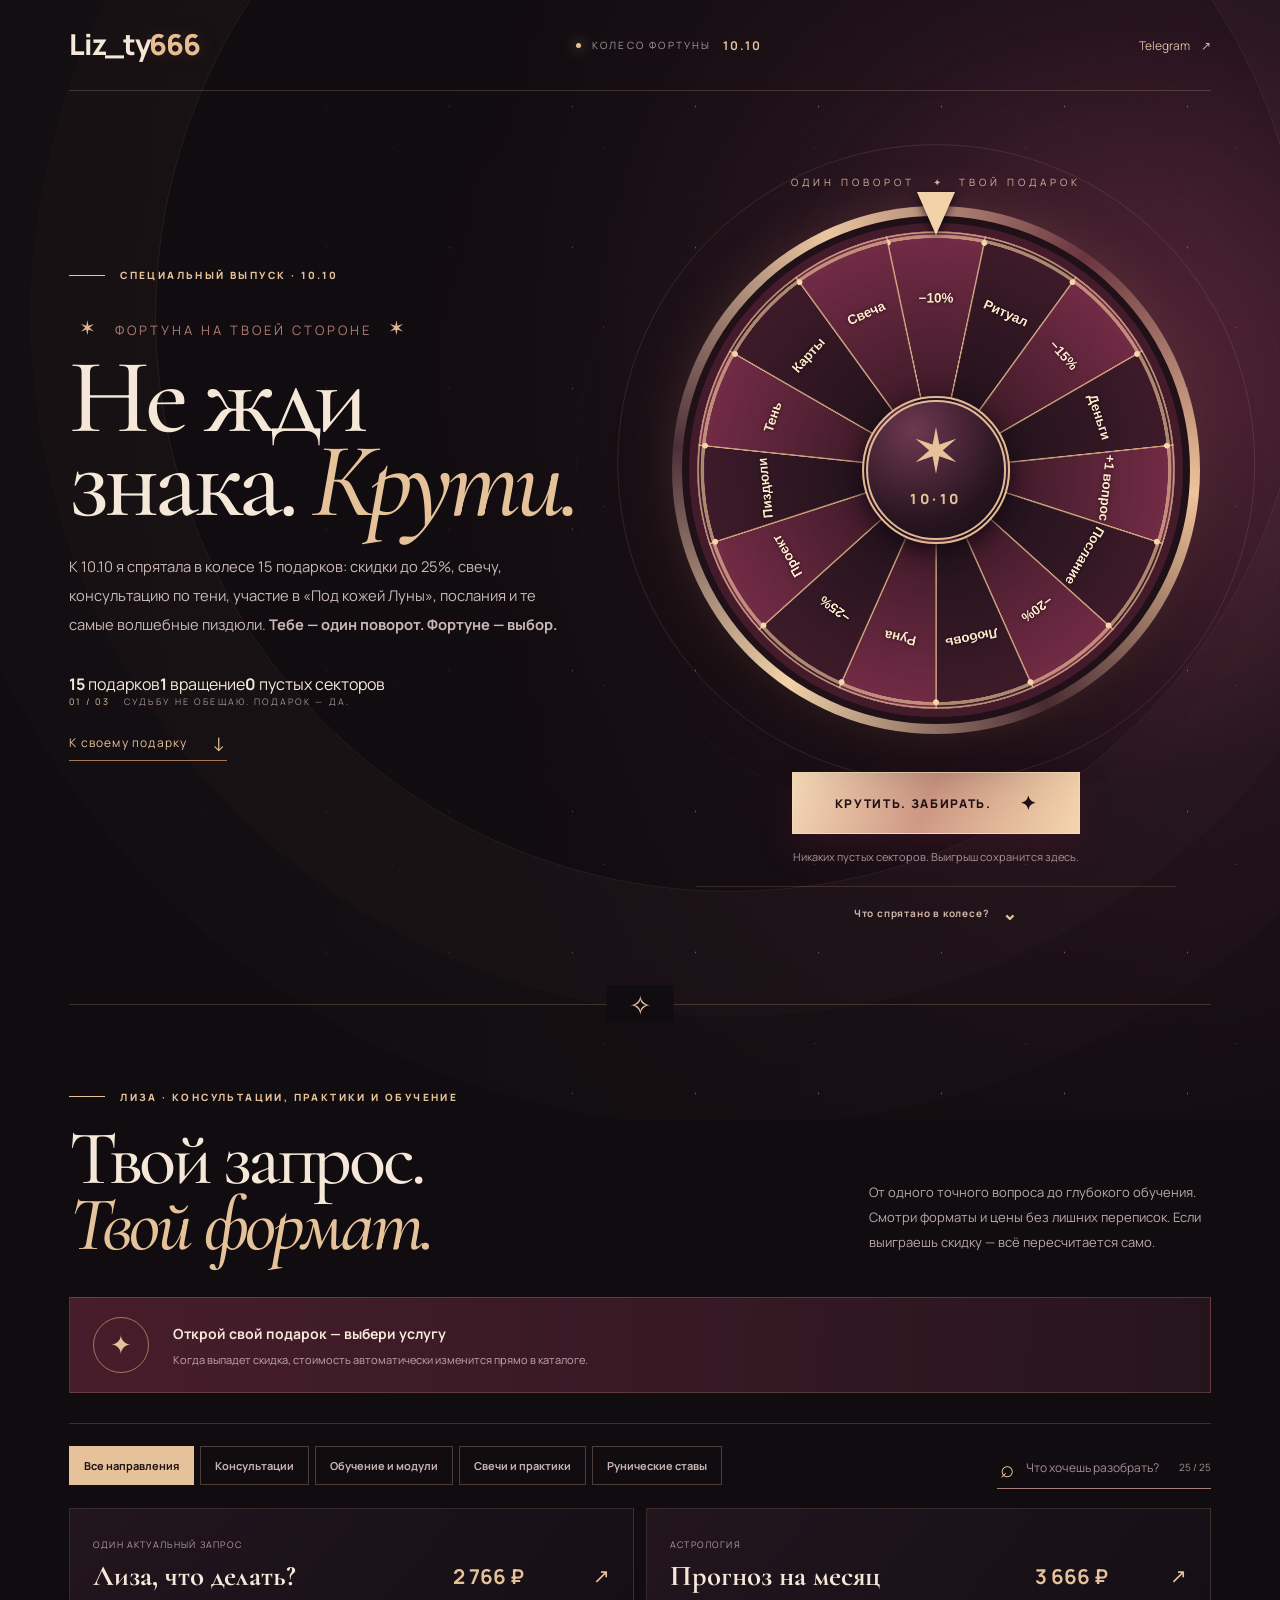
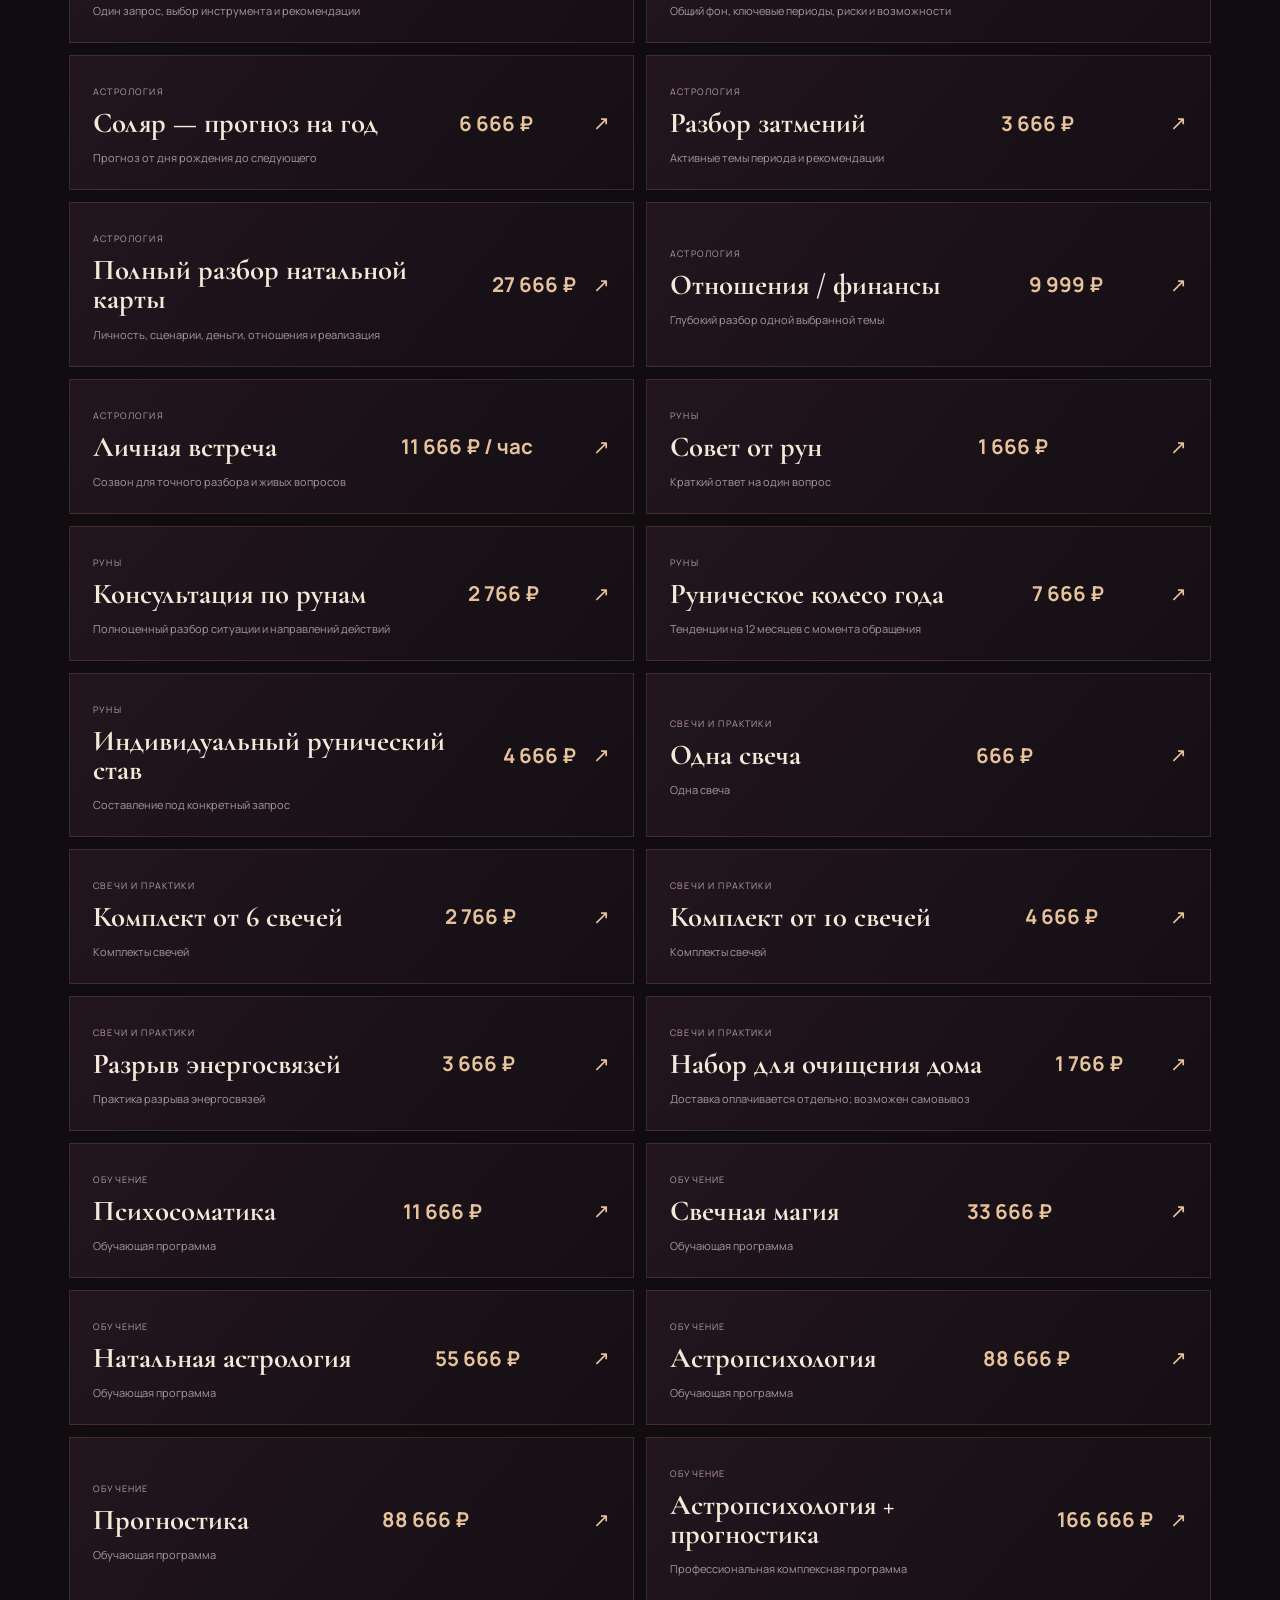
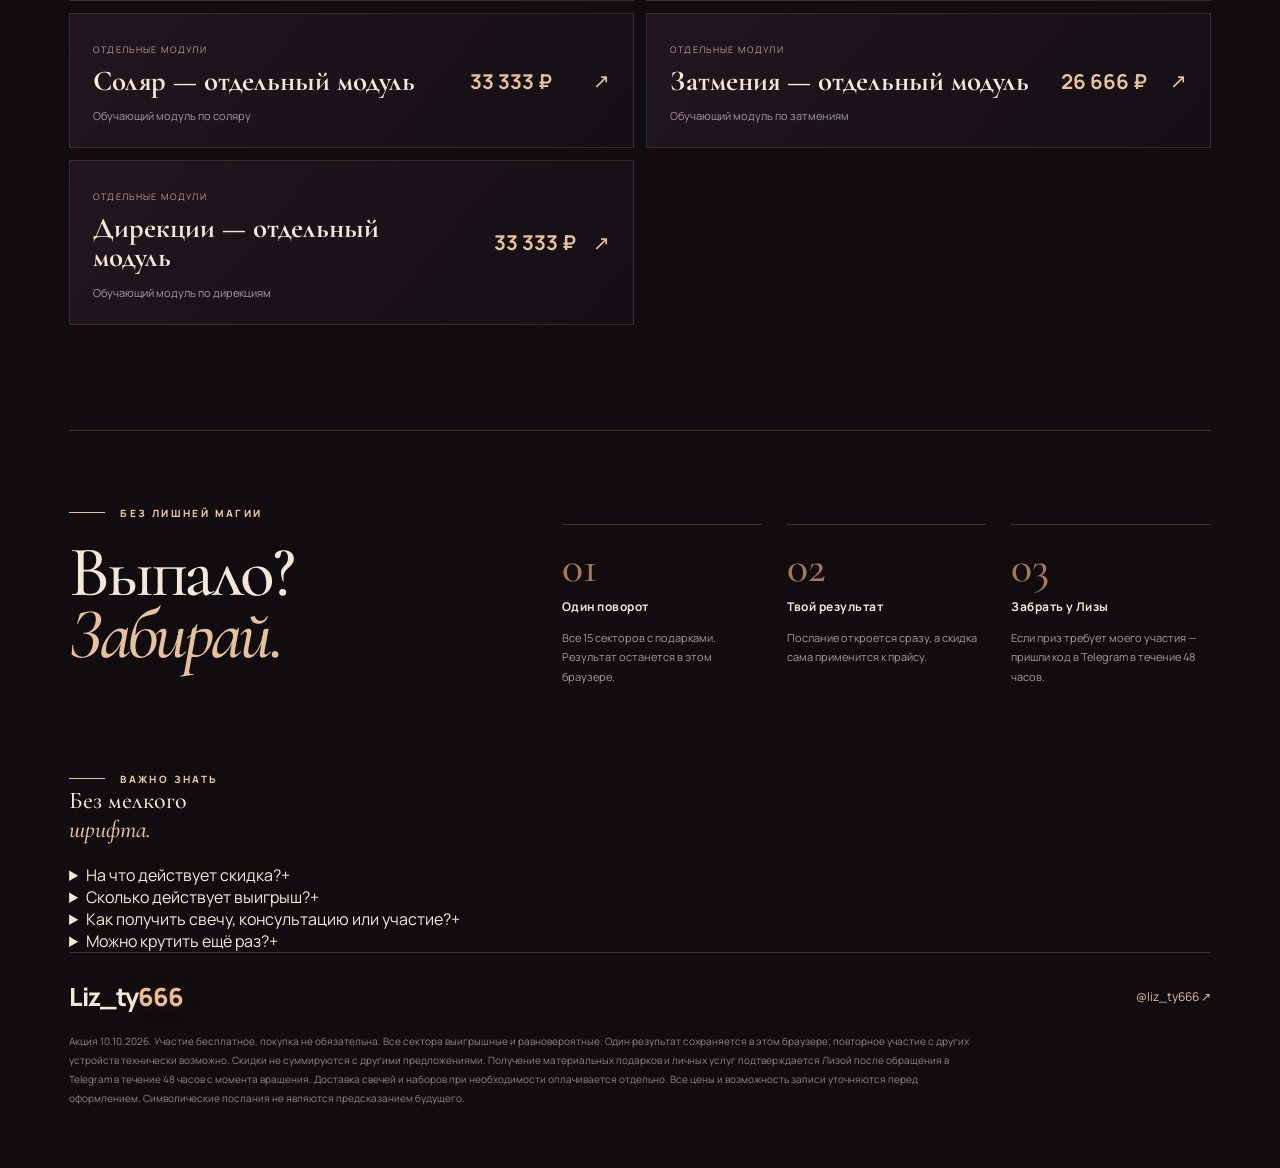
==== commit 5d41a585: "Refresh Fortuna editorial copy, hero and clear bonus FAQ" ====
--- a/fortuna-1010.html
+++ b/fortuna-1010.html
@@ -5,87 +5,97 @@
 <meta name="viewport" content="width=device-width, initial-scale=1, viewport-fit=cover">
 <meta name="theme-color" content="#100c0f">
 <title>Колесо Фортуны 10.10 — Liz_ty666</title>
-<meta name="description" content="Подарки от Лизы к 10.10. Крути колесо, забирай бонус и выбирай из 25 консультаций, обучений и практик с расчётом скидки.">
+<meta name="description" content="Колесо Фортуны Liz_ty666: 15 подарков, скидки до 25%, свеча, руны, послания и призы от Лизы. Один поворот — один подарок.">
 <meta property="og:title" content="10.10 — Колесо Фортуны · Liz_ty666">
-<meta property="og:description" content="Один поворот. Пятнадцать подарков. Твой знак выбрать себя.">
+<meta property="og:description" content="Не жди знака. Крути! 15 подарков от Лизы — и ни одного пустого сектора.">
 <meta property="og:type" content="website">
 <link rel="preconnect" href="https://fonts.googleapis.com">
 <link rel="preconnect" href="https://fonts.gstatic.com" crossorigin>
 <link href="https://fonts.googleapis.com/css2?family=Cormorant+Garamond:wght@400;500;600;700&family=Manrope:wght@400;500;600;700;800&display=swap" rel="stylesheet">
-<link rel="stylesheet" href="fortuna-1010.css?v=3">
-<script src="fortuna-catalog.js?v=3" defer></script>
-<script src="fortuna-1010.js?v=3" defer></script>
+<link rel="stylesheet" href="fortuna-1010.css?v=5">
+<script src="fortuna-catalog.js?v=5" defer></script>
+<script src="fortuna-1010.js?v=5" defer></script>
 </head>
 <body>
 <div class="backdrop" aria-hidden="true"><div class="orb"></div><div class="starfield"></div></div>
 <div class="page">
 <header class="topbar">
   <a class="wordmark" href="https://t.me/liz_ty666" target="_blank" rel="noopener noreferrer" aria-label="Liz_ty666 в Telegram"><span class="brand-name">Liz_ty</span><strong class="brand-numbers">666</strong></a>
-  <span class="topdate"><span class="live-dot"></span> SPECIAL EDITION <strong>10 · 10</strong></span>
+  <span class="topdate"><span class="live-dot"></span> КОЛЕСО ФОРТУНЫ <strong>10.10</strong></span>
   <a class="head-contact" href="https://t.me/liz_ty666" target="_blank" rel="noopener noreferrer">Telegram <span aria-hidden="true">↗</span></a>
 </header>
 <main>
 <section class="hero" aria-labelledby="hero-title">
  <div class="hero-copy">
-  <p class="eyebrow"><span class="rule"></span> ТВОЯ МИНУТА ФОРТУНЫ</p>
-  <div class="edition">10 <span>✳</span> 10 <small>2026</small></div>
-  <h1 id="hero-title">Счастье<br>любит <em>смелых.</em></h1>
-  <p class="lead">Подарок не нужно заслуживать. Я приготовила 15 сюрпризов: от скидок на все услуги до участия в «Под кожей Луны», консультации по тени и страхам, послания от карт и свечи в подарок.</p>
-  <div class="hero-caption"><span>01 / 03</span> КРУТИ КОЛЕСО · ЗАБИРАЙ СВОЁ</div>
-  <a class="hero-cta" href="#wheel-area">Испытай удачу <span>↓</span></a>
+  <p class="eyebrow"><span class="rule"></span> СПЕЦИАЛЬНЫЙ ВЫПУСК · 10.10</p>
+  <div class="edition"><span class="edition-line" aria-hidden="true">✶</span> ФОРТУНА НА ТВОЕЙ СТОРОНЕ <span class="edition-line" aria-hidden="true">✶</span></div>
+  <h1 id="hero-title">Не жди<br>знака. <em>Крути.</em></h1>
+  <p class="lead">К 10.10 я спрятала в колесе 15 подарков: скидки до 25%, свечу, консультацию по тени, участие в «Под кожей Луны», послания и те самые волшебные пиздюли. <strong>Тебе — один поворот. Фортуне — выбор.</strong></p>
+  <div class="hero-facts" aria-label="Правила колеса"><span><strong>15</strong> подарков</span><span><strong>1</strong> вращение</span><span><strong>0</strong> пустых секторов</span></div>
+  <div class="hero-caption"><span>01 / 03</span> СУДЬБУ НЕ ОБЕЩАЮ. ПОДАРОК — ДА.</div>
+  <a class="hero-cta" href="#wheel-area">К своему подарку <span>↓</span></a>
  </div>
  <div class="wheel-area" id="wheel-area">
   <div class="orbit orbit-one" aria-hidden="true"></div><div class="orbit orbit-two" aria-hidden="true"></div>
-  <div class="wheel-eyebrow">FORTUNA <span>✦</span> TEN TEN</div>
+  <div class="wheel-eyebrow">ОДИН ПОВОРОТ <span>✦</span> ТВОЙ ПОДАРОК</div>
   <div class="wheel-frame">
    <div class="wheel-arrow" aria-hidden="true"></div>
    <div class="wheel-disk" id="rotor"><canvas id="wheel" width="1000" height="1000" role="img" aria-label="Колесо с пятнадцатью подарками, каждый с равным шансом"></canvas></div>
    <div class="wheel-center"><span class="center-symbol">✶</span><span>10·10</span></div>
   </div>
-  <button id="spin" class="spin-btn" type="button">КРУТИТЬ КОЛЕСО <span>✦</span></button>
-  <p id="status" class="spin-help" role="status" aria-live="polite">Один поворот — один случайный подарок.</p>
-  <details class="gift-legend"><summary>Какие подарки можно выиграть <span aria-hidden="true">⌄</span></summary>
+  <button id="spin" class="spin-btn" type="button">КРУТИТЬ. ЗАБИРАТЬ. <span>✦</span></button>
+  <p id="status" class="spin-help" role="status" aria-live="polite">Никаких пустых секторов. Выигрыш сохранится здесь.</p>
+  <details class="gift-legend"><summary>Что спрятано в колесе? <span aria-hidden="true">⌄</span></summary>
     <div class="gift-legend-items"><span>Скидки 10–25%</span><span>«Под кожей Луны»</span><span>Волшебные пиздюли</span><span>Консультация по тени и страхам</span><span>Послание от карт</span><span>Руна</span><span>+1 вопрос</span><span>Свеча от Лизы</span><span>Практики и подсказки</span></div>
   </details>
  </div>
 </section>
 <section class="result-section" id="result" hidden aria-live="polite" aria-labelledby="gift-title">
- <div class="result-intro"><span class="eyebrow">ВАШ ВЫИГРЫШ</span><span class="result-star" aria-hidden="true">✧</span></div>
+ <div class="result-intro"><span class="eyebrow">ТВОЙ ПОДАРОК · 10.10</span><span class="result-star" aria-hidden="true">✧</span></div>
  <div class="result-grid">
-  <div><p class="result-kicker" id="gift-kicker">ФОРТУНА НА ТВОЕЙ СТОРОНЕ</p><h2 id="gift-title"></h2><p id="gift-description"></p><div class="gift-code"><span>КОД ПОДАРКА</span><strong id="gift-code"></strong></div><p id="deadline" class="deadline"></p></div>
-  <div class="result-right"><p id="gift-instructions"></p><button class="outline-btn" type="button" id="copy-gift">Скопировать выигрыш <span>↗</span></button><a href="#catalog" class="gold-btn" id="gift-catalog-link">Выбрать услугу <span>↓</span></a><p class="small" id="result-note"></p></div>
+  <div><p class="result-kicker" id="gift-kicker">ВОТ ЧТО ТЕБЕ ДОСТАЛОСЬ</p><h2 id="gift-title"></h2><p id="gift-description"></p><div class="gift-code"><span>КОД ПОДАРКА</span><strong id="gift-code"></strong></div><p id="deadline" class="deadline"></p></div>
+  <div class="result-right"><p id="gift-instructions"></p><button class="outline-btn" type="button" id="copy-gift">Сохранить код и подарок <span>↗</span></button><a href="#catalog" class="gold-btn" id="gift-catalog-link">Выбрать услугу <span>↓</span></a><p class="small" id="result-note"></p></div>
  </div>
 </section>
 <div class="divider-mark"><span>✧</span></div>
 <section class="catalog-section" id="catalog" aria-labelledby="catalog-heading">
  <div class="section-heading">
-  <div><p class="eyebrow"><span class="rule"></span> ПРАЙС ЛИЗЫ · 22 СЕНТЯБРЯ 2026</p><h2 id="catalog-heading">Выбирай то,<br><em>что откликается.</em></h2></div>
-  <p class="section-description">Твой подарок уже ждёт. Выбери формат, посмотри итоговую стоимость и подготовь сообщение для записи. Никакой оплаты на сайте.</p>
+  <div><p class="eyebrow"><span class="rule"></span> ЛИЗА · КОНСУЛЬТАЦИИ, ПРАКТИКИ И ОБУЧЕНИЕ</p><h2 id="catalog-heading">Твой запрос.<br><em>Твой формат.</em></h2></div>
+  <p class="section-description">От одного точного вопроса до глубокого обучения. Смотри форматы и цены без лишних переписок. Если выиграешь скидку — всё пересчитается само.</p>
  </div>
- <div class="discount-banner" id="discount-banner"><div class="discount-badge" id="discount-badge">✦</div><div><strong id="discount-head">Все направления в одном месте</strong><p id="discount-text">Если выпала скидка, цена пересчитается автоматически.</p></div><a href="#result" id="banner-link" class="banner-link" hidden>Мой подарок ↑</a></div>
+ <div class="discount-banner" id="discount-banner"><div class="discount-badge" id="discount-badge">✦</div><div><strong id="discount-head">Выбирай, что нужно именно тебе</strong><p id="discount-text">Консультации, обучение, свечи и рунические ставы. Скидка применится автоматически.</p></div><a href="#result" id="banner-link" class="banner-link" hidden>Мой подарок ↑</a></div>
  <div class="filter-panel">
   <div class="tabs" id="category-tabs" role="group" aria-label="Выбрать направление"></div>
-  <label class="search-wrap"><span aria-hidden="true">⌕</span><input id="search" type="search" placeholder="Найти услугу..." aria-label="Поиск услуги" autocomplete="off"><span class="search-shortcut" id="service-count"></span></label>
+  <label class="search-wrap"><span aria-hidden="true">⌕</span><input id="search" type="search" placeholder="Что хочешь разобрать?" aria-label="Поиск услуги" autocomplete="off"><span class="search-shortcut" id="service-count"></span></label>
  </div>
  <div class="services" id="services" aria-live="polite"></div>
- <p class="empty" id="empty" hidden>Ничего не найдено. Попробуй другое название или категорию.</p>
+ <p class="empty" id="empty" hidden>Не нашли этот формат. Попробуй другое слово или выбери направление.</p>
  <div class="selection" id="selection" hidden>
-  <div class="selection-top"><span>02 / 03 &nbsp; · &nbsp; ТВОЙ ВЫБОР</span><button type="button" class="selection-close" id="clear-selection" aria-label="Сбросить выбор">✕</button></div>
+  <div class="selection-top"><span>02 / 03 &nbsp; · &nbsp; ТВОЙ ФОРМАТ</span><button type="button" class="selection-close" id="clear-selection" aria-label="Сбросить выбор">✕</button></div>
   <div class="selection-body">
    <div><h3 id="selection-title"></h3><p id="selection-subtitle"></p><p class="selection-benefit" id="selection-benefit"></p></div>
    <div class="selection-price"><span id="selection-old"></span><strong id="selection-new"></strong><small id="selection-saving"></small></div>
   </div>
   <div class="selection-actions"><button class="gold-btn" type="button" id="copy-request">Скопировать заявку <span>↗</span></button><a class="outline-btn" href="https://t.me/liz_ty666" target="_blank" rel="noopener noreferrer" id="tg-request">Открыть Telegram <span>↗</span></a></div>
-  <p class="selection-help" id="selection-help">Сначала скопируй заявку, затем вставь её в сообщение Лизе. Запись подтверждает Лиза.</p>
+  <p class="selection-help" id="selection-help">Скопируй заявку, открой мой Telegram и отправь сообщение. Все детали согласуем лично.</p>
   <textarea id="manual-request" class="manual-request" readonly hidden aria-label="Текст заявки для копирования"></textarea>
  </div>
 </section>
 <section class="instructions" aria-labelledby="how-heading">
- <div class="instruction-head"><p class="eyebrow"><span class="rule"></span> ВСЁ ПРОСТО</p><h2 id="how-heading">Три шага<br><em>к своему подарку.</em></h2></div>
- <div class="step-list"><div><span>01</span><strong>Вращай</strong><p>15 подарков с одинаковым шансом. Результат сохраняется в этом браузере.</p></div><div><span>02</span><strong>Выбирай</strong><p>Посмотри весь прайс и стоимость со скидкой — от одной свечи до большого обучения.</p></div><div><span>03</span><strong>Забирай</strong><p>Скопируй код и заявку, напиши мне в Telegram. За скидками и призами от Лизы нужно обратиться в течение 48 часов после вращения.</p></div></div>
+ <div class="instruction-head"><p class="eyebrow"><span class="rule"></span> БЕЗ ЛИШНЕЙ МАГИИ</p><h2 id="how-heading">Выпало?<br><em>Забирай.</em></h2></div>
+ <div class="step-list"><div><span>01</span><strong>Один поворот</strong><p>Все 15 секторов с подарками. Результат останется в этом браузере.</p></div><div><span>02</span><strong>Твой результат</strong><p>Послание откроется сразу, а скидка сама применится к прайсу.</p></div><div><span>03</span><strong>Забрать у Лизы</strong><p>Если приз требует моего участия — пришли код в Telegram в течение 48 часов.</p></div></div>
+</section>
+<section class="questions" aria-labelledby="questions-title">
+ <div class="questions-intro"><p class="eyebrow"><span class="rule"></span> ВАЖНО ЗНАТЬ</p><h2 id="questions-title">Без мелкого<br><em>шрифта.</em></h2></div>
+ <div class="questions-list">
+  <details><summary>На что действует скидка?<span>+</span></summary><p>На консультации, обучение, свечи и рунические ставы — без минимальной суммы. Скидки между собой не суммируются. На выбранную услугу покажем итоговую стоимость.</p></details>
+  <details><summary>Сколько действует выигрыш?<span>+</span></summary><p>За скидкой, дополнительным вопросом или подарком, который нужно получить у меня, обратись в течение 48 часов после вращения. Точное время окончания будет в карточке выигрыша. Послания и практики доступны сразу.</p></details>
+  <details><summary>Как получить свечу, консультацию или участие?<span>+</span></summary><p>Скопируй подарочный код и напиши мне в Telegram. Подтвержу получение и согласую детали. Для свечи при доставке могут быть дополнительные расходы на пересылку.</p></details>
+  <details><summary>Можно крутить ещё раз?<span>+</span></summary><p>В этом браузере сохраняется один результат. Если ты уже крутила колесо, прежний подарок появится снова — без повторного розыгрыша.</p></details>
+ </div>
 </section>
 </main>
 <footer><div class="footer-line"><span class="wordmark"><span class="brand-name">Liz_ty</span><strong class="brand-numbers">666</strong></span><a href="https://t.me/liz_ty666" target="_blank" rel="noopener noreferrer">@liz_ty666 ↗</a></div>
-<p>Праздничная акция 10.10.2026. Участие бесплатное и без обязательной покупки. В этом браузере сохраняется один выигрыш; ограничение не предотвращает повторное участие с другого устройства. Скидки распространяются на консультации, обучение, свечи и рунические ставы, не суммируются с другими предложениями. Скидки, дополнительные вопросы и подарки с личным получением необходимо заявить через Telegram в течение 48 часов после вращения (время Москвы). Практики и символические послания доступны сразу. Участие в проекте, консультация и передача свечи согласуются с Лизой после обращения. Доставка свечи при необходимости оплачивается отдельно. Стоимость доставки набора для очищения дома оплачивается отдельно. Цена и возможность записи подтверждаются Лизой. Практики носят символический характер и предназначены для саморефлексии.</p>
+<p>Акция 10.10.2026. Участие бесплатное, покупка не обязательна. Все сектора выигрышные и равновероятные. Один результат сохраняется в этом браузере; повторное участие с других устройств технически возможно. Скидки не суммируются с другими предложениями. Получение материальных подарков и личных услуг подтверждается Лизой после обращения в Telegram в течение 48 часов с момента вращения. Доставка свечей и наборов при необходимости оплачивается отдельно. Все цены и возможность записи уточняются перед оформлением. Символические послания не являются предсказанием будущего.</p>
 </footer></div>
 </body></html>
--- a/fortuna-1010.css
+++ b/fortuna-1010.css
@@ -22,3 +22,11 @@
 .gift-legend-items{display:flex;flex-wrap:wrap;justify-content:center;gap:7px;padding:0 6px 10px}
 .gift-legend-items span{border:1px solid rgba(222,174,149,.24);border-radius:20px;padding:8px 11px;color:#d3b8b2;font-size:10px;line-height:1.4;background:rgba(71,30,48,.24)}
 @media(max-width:480px){.gift-legend{margin-top:11px}.gift-legend summary{font-size:10px;padding:12px 4px}.gift-legend-items span{font-size:9px;padding:7px 9px}}
+
+/* Узнаваемый бренд Liz_ty666 — главный акцент в левом верхнем углу */
+.wordmark{display:inline-flex;align-items:baseline;gap:0;white-space:nowrap;font-family:var(--sans);font-weight:800;font-size:clamp(20px,2.25vw,30px);line-height:1.1;letter-spacing:-.045em;text-transform:none}
+.wordmark .brand-name{color:var(--ivory)}
+.wordmark .brand-numbers{font:inherit;color:#e8bd92;letter-spacing:-.045em;text-shadow:0 0 22px rgba(205,122,91,.2)}
+.topbar .wordmark{flex-shrink:0}
+.footer-line .wordmark{font-size:clamp(19px,2vw,25px)}
+@media(max-width:480px){.topbar{gap:12px}.topbar .wordmark{font-size:clamp(19px,5.9vw,24px)}.topdate{font-size:8px;letter-spacing:.08em;gap:6px}.topdate strong{font-size:10px}}
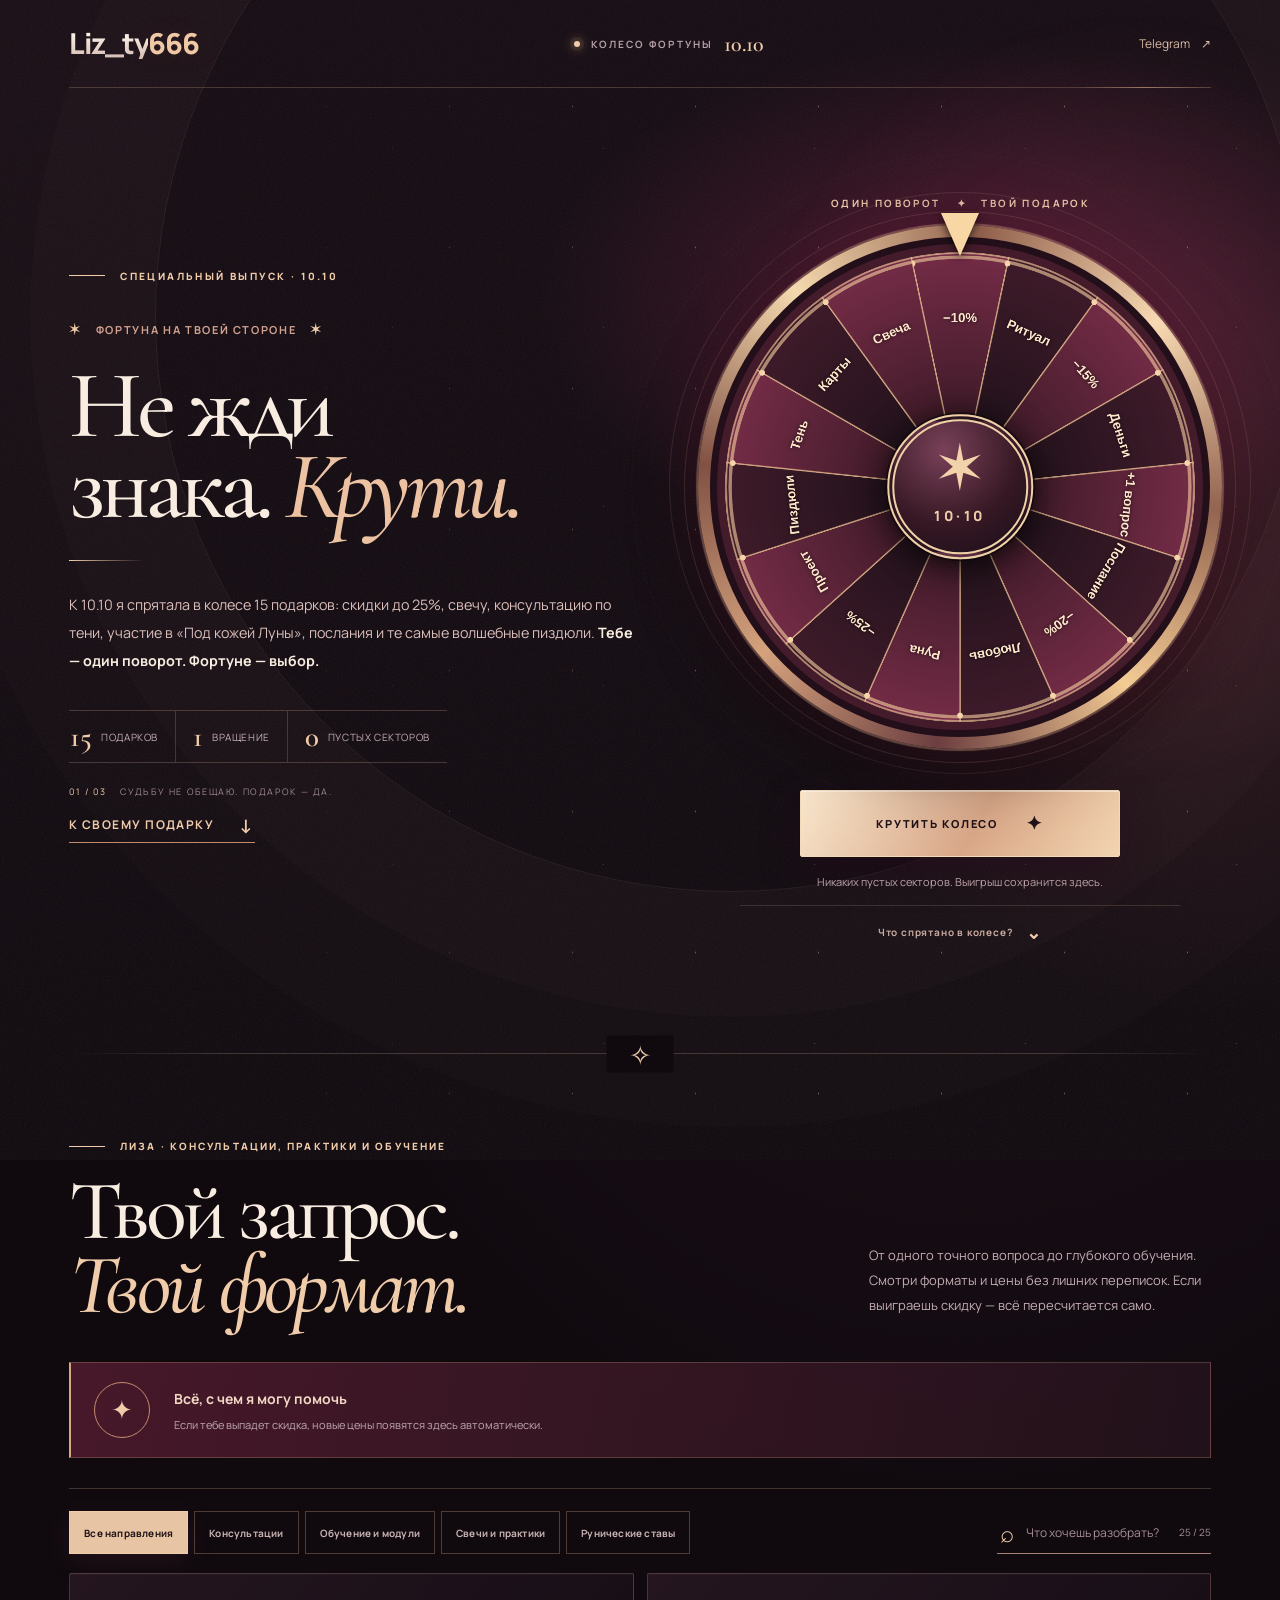
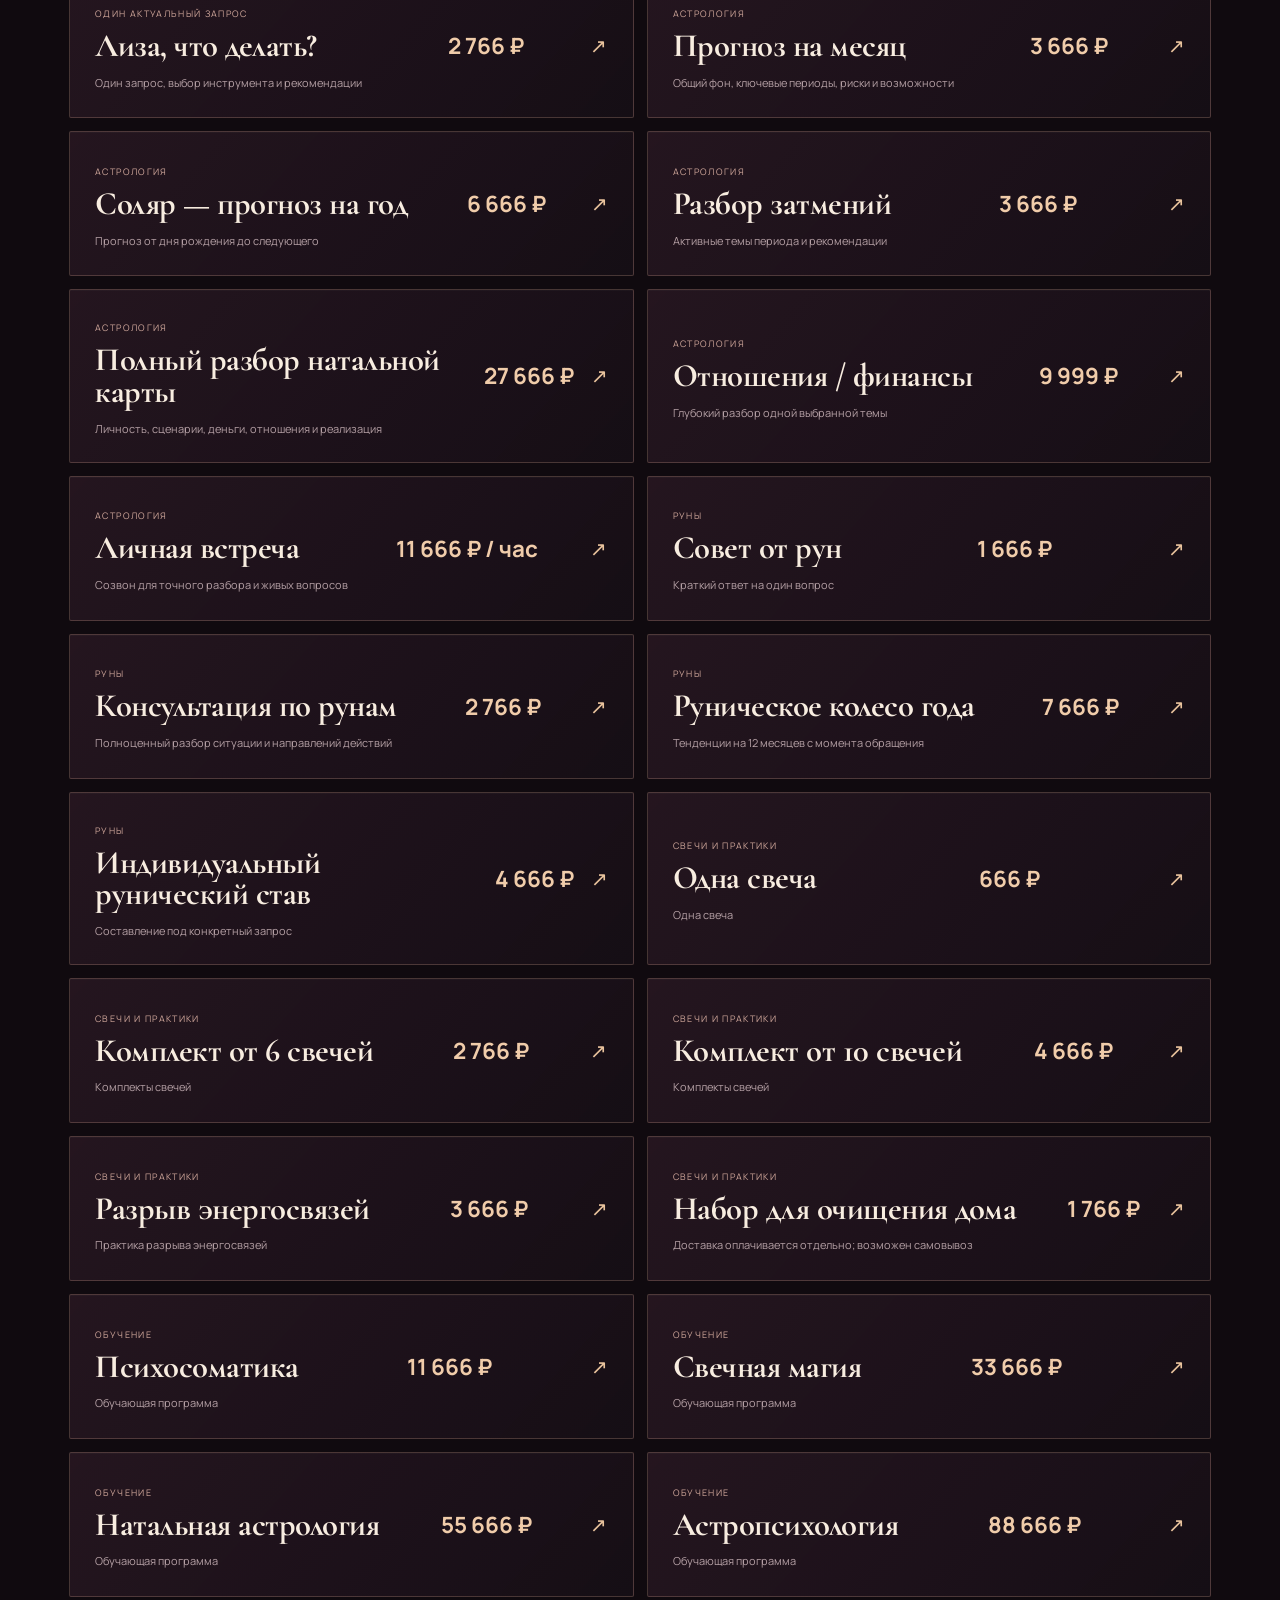
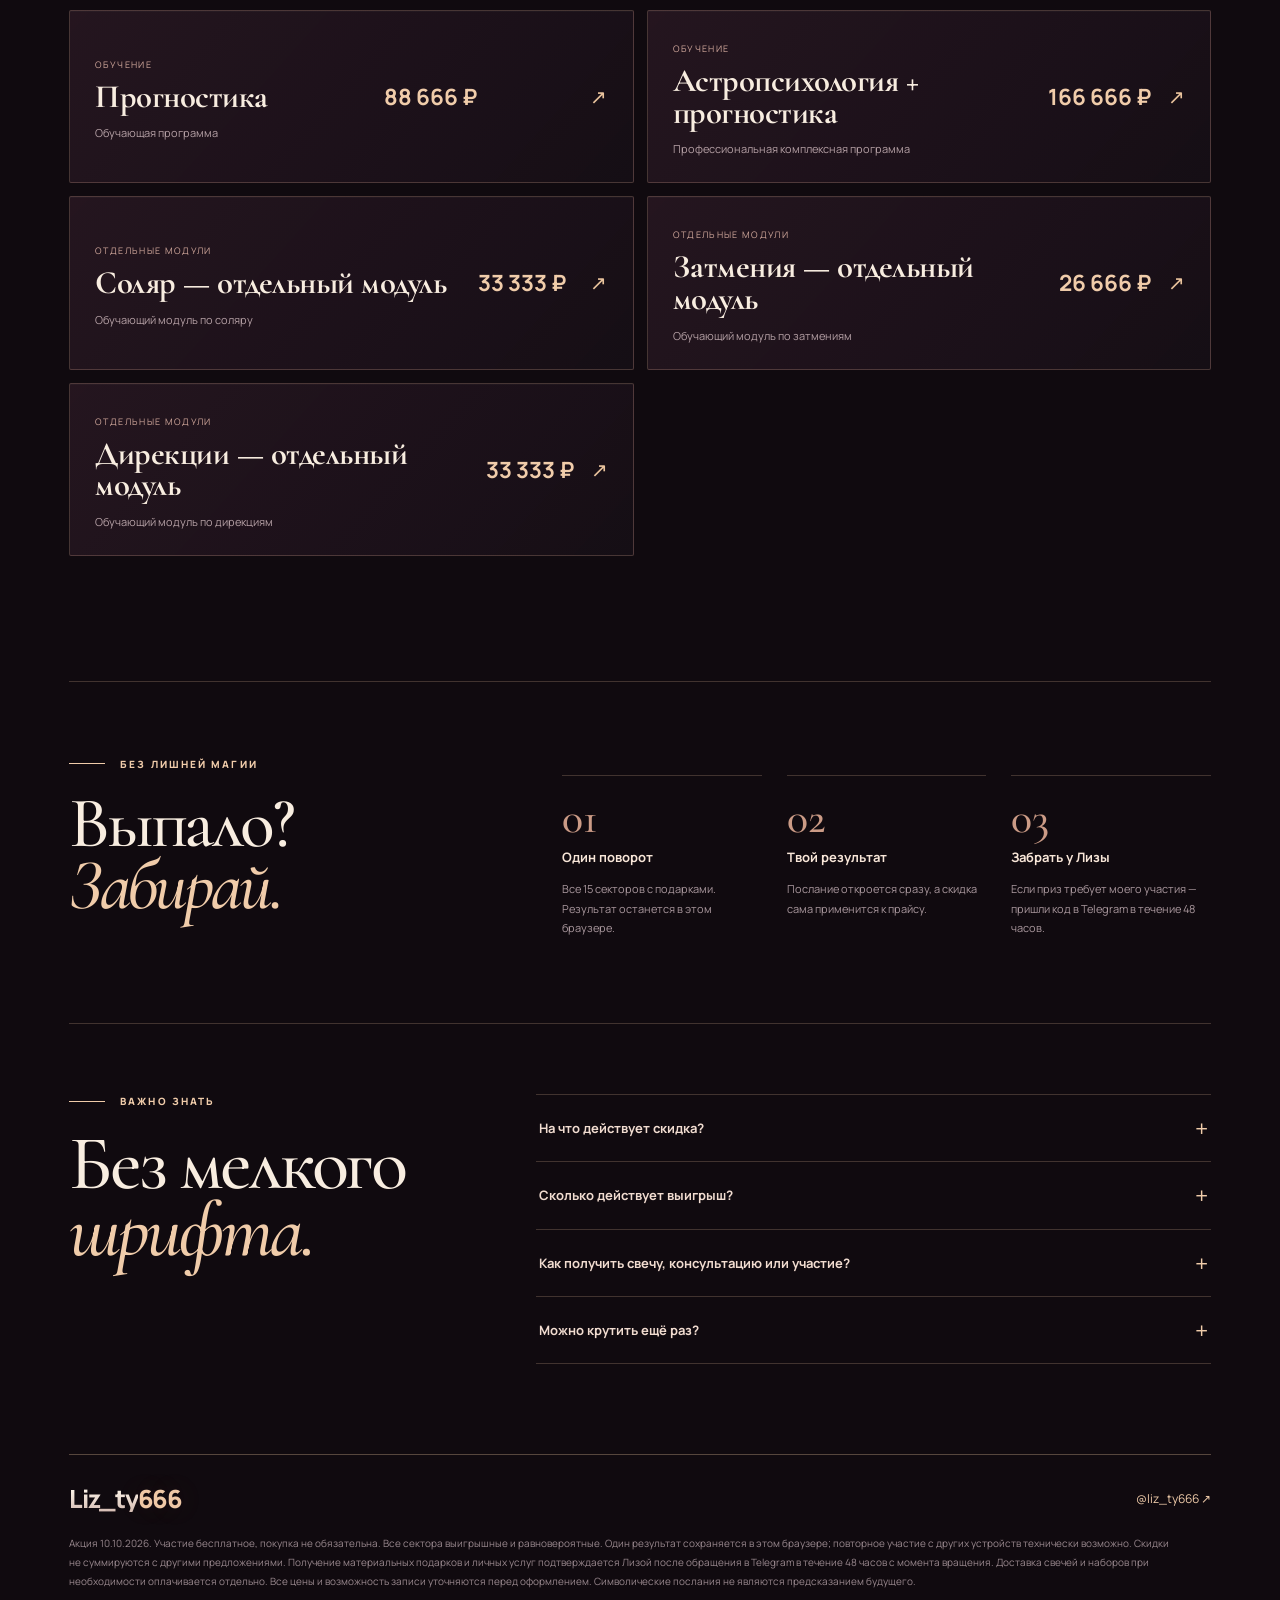
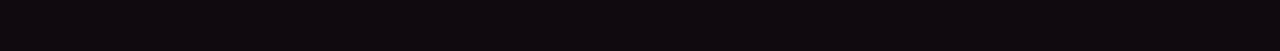
==== commit 71657ccf: "Improve primary CTA clarity and link sharing metadata" ====
--- a/fortuna-1010.html
+++ b/fortuna-1010.html
@@ -9,6 +9,9 @@
 <meta property="og:title" content="10.10 — Колесо Фортуны · Liz_ty666">
 <meta property="og:description" content="Не жди знака. Крути! 15 подарков от Лизы — и ни одного пустого сектора.">
 <meta property="og:type" content="website">
+<meta property="og:url" content="https://liza-fortuna-1010.vercel.app/">
+<meta name="twitter:card" content="summary">
+<link rel="canonical" href="https://liza-fortuna-1010.vercel.app/">
 <link rel="preconnect" href="https://fonts.googleapis.com">
 <link rel="preconnect" href="https://fonts.gstatic.com" crossorigin>
 <link href="https://fonts.googleapis.com/css2?family=Cormorant+Garamond:wght@400;500;600;700&family=Manrope:wght@400;500;600;700;800&display=swap" rel="stylesheet">
@@ -43,7 +46,7 @@
    <div class="wheel-disk" id="rotor"><canvas id="wheel" width="1000" height="1000" role="img" aria-label="Колесо с пятнадцатью подарками, каждый с равным шансом"></canvas></div>
    <div class="wheel-center"><span class="center-symbol">✶</span><span>10·10</span></div>
   </div>
-  <button id="spin" class="spin-btn" type="button">КРУТИТЬ. ЗАБИРАТЬ. <span>✦</span></button>
+  <button id="spin" class="spin-btn" type="button">КРУТИТЬ КОЛЕСО <span>✦</span></button>
   <p id="status" class="spin-help" role="status" aria-live="polite">Никаких пустых секторов. Выигрыш сохранится здесь.</p>
   <details class="gift-legend"><summary>Что спрятано в колесе? <span aria-hidden="true">⌄</span></summary>
     <div class="gift-legend-items"><span>Скидки 10–25%</span><span>«Под кожей Луны»</span><span>Волшебные пиздюли</span><span>Консультация по тени и страхам</span><span>Послание от карт</span><span>Руна</span><span>+1 вопрос</span><span>Свеча от Лизы</span><span>Практики и подсказки</span></div>
--- a/fortuna-1010.css
+++ b/fortuna-1010.css
@@ -30,3 +30,97 @@
 .topbar .wordmark{flex-shrink:0}
 .footer-line .wordmark{font-size:clamp(19px,2vw,25px)}
 @media(max-width:480px){.topbar{gap:12px}.topbar .wordmark{font-size:clamp(19px,5.9vw,24px)}.topdate{font-size:8px;letter-spacing:.08em;gap:6px}.topdate strong{font-size:10px}}
+
+/* === LIZ_TY666 · editorial polish / version 5 === */
+:root{--night:#100a0f;--night2:#1b1219;--wine:#682640;--wine2:#ab4965;--gold:#f0ccaa;--gold2:#c38b6e;--ivory:#f8ede0;--rose:#e1c8be;--muted:#b4a0a8;--line:rgba(234,195,159,.22)}
+body{background:radial-gradient(ellipse 66% 28% at 75% 3%,#2a1623 0%,transparent 100%),#100a0f}
+.backdrop{height:1160px;background:radial-gradient(ellipse 47% 30% at 77% 26%,rgba(116,31,69,.58),transparent 75%),radial-gradient(ellipse 41% 49% at 93% 53%,rgba(119,50,59,.24),transparent 70%),linear-gradient(180deg,#160c13,#100a0f 89%)}
+.backdrop:after{content:"";position:absolute;inset:0;opacity:.11;mix-blend-mode:screen;pointer-events:none;background-image:url("data:image/svg+xml,%3Csvg xmlns='http://www.w3.org/2000/svg' width='130' height='130' viewBox='0 0 130 130'%3E%3Cfilter id='n'%3E%3CfeTurbulence type='fractalNoise' baseFrequency='.53' numOctaves='3' stitchTiles='stitchTiles'/%3E%3C/filter%3E%3Crect width='100%25' height='100%25' filter='url(%23n)' opacity='.45'/%3E%3C/svg%3E")}
+.topbar{height:88px;border-bottom:1px solid rgba(231,194,161,.22)}
+.topbar:after{content:"";position:absolute;right:5%;top:87px;width:11%;height:1px;background:linear-gradient(90deg,transparent,#d7a781,transparent);opacity:.55;pointer-events:none}
+.wordmark{font-weight:800;letter-spacing:-.05em}
+.wordmark .brand-name{background:linear-gradient(180deg,#fff8ed 8%,#d5bcb3 100%);color:transparent;background-clip:text;-webkit-background-clip:text}
+.wordmark .brand-numbers{color:#efc8a6;text-shadow:0 0 30px rgba(237,167,119,.13)}
+.topdate{font-weight:700;letter-spacing:.21em}
+.topdate strong{font-family:var(--serif);font-size:22px;font-weight:600;letter-spacing:0;color:var(--gold)}
+.live-dot{height:6px;width:6px;box-shadow:0 0 0 4px rgba(229,184,134,.07),0 0 12px #e7bd8c}
+.head-contact{transition:color .2s}.head-contact:hover{color:#fff4e8}
+.hero{padding-top:78px;padding-bottom:95px;min-height:760px;grid-template-columns:minmax(0,1.08fr) minmax(0,.92fr);gap:clamp(25px,4vw,80px)}
+.hero-copy{padding-bottom:12px;max-width:650px}
+.hero .eyebrow{font-size:10px;letter-spacing:.24em;white-space:normal}
+.hero .edition{margin:39px 0 28px;display:flex;align-items:center;gap:14px;letter-spacing:.15em;font-size:11px;font-weight:700;color:#d2a18f}
+.edition .edition-line{font-size:13px;color:var(--gold);margin:0;line-height:1}
+.hero h1{font-size:clamp(70px,7.5vw,112px);letter-spacing:-.053em;line-height:.85;margin-bottom:30px;max-width:690px;text-wrap:balance}
+.hero h1 em{font-weight:500;color:#edc2a2;white-space:nowrap}
+.hero h1:after{content:"";display:block;width:75px;height:1px;background:linear-gradient(90deg,var(--gold),transparent);margin-top:32px}
+.lead{font-size:clamp(13px,1.12vw,16px);line-height:1.96;color:#dbbfbb;max-width:575px}
+.lead strong{font-weight:700;color:var(--ivory)}
+.hero-facts{display:flex;align-items:center;flex-wrap:wrap;gap:0;margin:27px 0 22px;border-top:1px solid rgba(236,191,158,.23);border-bottom:1px solid rgba(236,191,158,.23);width:fit-content}
+.hero-facts span{display:flex;align-items:center;gap:9px;font-size:10px;text-transform:uppercase;letter-spacing:.06em;color:#c5aeb2;padding:14px 17px;border-right:1px solid rgba(236,191,158,.21);white-space:nowrap}
+.hero-facts span:first-child{padding-left:1px}
+.hero-facts span:last-child{border-right:0}
+.hero-facts strong{font:600 29px/.8 var(--serif);color:var(--gold);letter-spacing:0}
+.hero-caption{font-size:9px;color:#9f8991;letter-spacing:.18em;margin-top:20px}
+.hero-cta{margin-top:18px;font-weight:700;color:var(--gold);text-transform:uppercase;letter-spacing:.12em}
+.wheel-area{padding-top:26px;max-width:585px}
+.wheel-eyebrow{letter-spacing:.24em;color:#ebc9aa;font-weight:700;position:relative}
+.wheel-frame{width:min(100%,520px);isolation:isolate}
+.wheel-frame:before{inset:-11px;background:conic-gradient(from 5deg,#91604c,#f7d9b2,#936450,#f3cb94,#6c3e40,#d5a27d,#815144,#f4d9ae,#91604c);box-shadow:0 0 1px 2px rgba(252,206,162,.3),0 0 55px rgba(125,30,63,.3)}
+.wheel-frame:after{content:"";position:absolute;inset:-25px;border:1px solid rgba(237,191,157,.15);border-radius:50%;z-index:-1;pointer-events:none}
+.wheel-disk{border:7px solid #220f1a}
+.wheel-arrow{border-top-color:#f8d7a5}
+.wheel-center{box-shadow:0 5px 32px #090507,0 0 0 2px rgba(22,11,15,.7);border:7px double #efd1a8;background:radial-gradient(circle at 38% 22%,#794158,#361824 57%,#1d101a 93%)}
+.wheel-center .center-symbol{font-size:clamp(45px,5vw,66px);color:#f2d2aa}
+.spin-btn{margin-top:52px;min-width:320px;min-height:67px;border-radius:2px;background:linear-gradient(120deg,#f8e6cc 0%,#d9a788 55%,#f2d4b0 100%);box-shadow:0 13px 39px rgba(41,7,26,.45),inset 0 1px 0 rgba(255,255,255,.5);font-size:11px;letter-spacing:.16em}
+.spin-btn:hover:not(:disabled){filter:brightness(1.07);transform:translateY(-3px);box-shadow:0 22px 44px rgba(41,7,26,.47)}
+.spin-help{font-size:11px;color:#bca3a8;margin-top:16px}
+.gift-legend{max-width:440px;margin-top:15px}
+.gift-legend summary{font-size:10px;color:#c8aaa1}
+.gift-legend-items span{border-radius:2px;padding:9px 11px;background:rgba(37,17,29,.52);border-color:rgba(232,178,144,.24)}
+.divider-mark{background:linear-gradient(90deg,transparent,var(--line) 14%,var(--line) 86%,transparent)}
+.result-section{position:relative;overflow:hidden;border-color:rgba(236,182,152,.51);background:radial-gradient(ellipse at 100% 0%,rgba(132,49,75,.5),transparent 57%),linear-gradient(135deg,#442034,#1a101a 83%);box-shadow:0 24px 75px rgba(0,0,0,.33)}
+.result-section:after{content:"";position:absolute;right:-135px;bottom:-190px;width:460px;aspect-ratio:1;border:1px solid rgba(241,199,166,.12);border-radius:50%;pointer-events:none;box-shadow:0 0 0 60px rgba(241,199,166,.018),0 0 0 125px rgba(241,199,166,.01)}
+.result-grid{position:relative;z-index:1}
+.result-section h2{font-size:clamp(53px,5.5vw,81px)}
+.gift-code{background:rgba(12,9,14,.32);border-color:rgba(241,203,163,.51);padding:18px 20px}
+.deadline{color:#f4ceac!important;font-weight:700}
+.gold-btn{background:linear-gradient(115deg,#f6dfc1,#d3a080);box-shadow:inset 0 1px 0 rgba(255,255,255,.32)}
+.outline-btn{border-color:rgba(244,206,169,.62);background:rgba(29,18,27,.28)}
+.gold-btn:hover,.outline-btn:hover{filter:brightness(1.08)}
+.catalog-section .eyebrow,.instructions .eyebrow,.questions .eyebrow{font-size:10px;letter-spacing:.21em}
+.section-heading{margin-bottom:40px}
+.section-heading h2{font-size:clamp(64px,6.6vw,102px)}
+.section-description{color:#c4adb2}
+.discount-banner{background:linear-gradient(100deg,rgba(114,36,62,.56),rgba(47,23,35,.53));border-left:2px solid #d5a784}
+.discount-banner strong{color:#f2d7c5}
+.tab{font-size:10px;letter-spacing:.02em;border-color:rgba(226,176,145,.3);min-height:43px}
+.tab.active{background:#e6c4a4;box-shadow:0 6px 24px rgba(149,60,89,.15)}
+.services{gap:13px}
+.service{position:relative;border-color:rgba(228,180,151,.23);border-radius:2px;background:linear-gradient(132deg,rgba(40,23,34,.88),rgba(22,15,22,.95));min-height:145px;padding:24px 25px;box-shadow:inset 0 1px 0 rgba(255,255,255,.025)}
+.service:before{content:"";position:absolute;left:0;top:17px;bottom:17px;width:2px;background:#d7a484;transform:scaleY(0);transition:transform .2s;transform-origin:top}
+.service:hover:before,.service.is-selected:before{transform:scaleY(1)}
+.service:hover,.service:focus-visible{background:linear-gradient(130deg,rgba(82,31,53,.8),rgba(36,19,29,.93));border-color:#a47372;transform:translateY(-2px)}
+.service-name{font-size:clamp(25px,2.55vw,36px);line-height:.97;letter-spacing:-.015em}
+.service-kind{color:#d0a79b;letter-spacing:.15em}
+.service-now{font-size:clamp(17px,1.75vw,24px)}
+.service-details{max-width:310px;color:#b5a0a5}
+.selection{border-color:rgba(237,194,163,.67);box-shadow:0 30px 75px rgba(3,3,7,.29)}
+.selection-body h3{font-size:clamp(33px,3.7vw,50px)}
+.instructions{margin-top:20px}
+.instructions .step-list strong{color:#f8e6d8;letter-spacing:0;font-size:13px}
+.step-list span{color:#cb9b86}
+.questions{display:grid;grid-template-columns:minmax(0,.7fr) minmax(0,1.3fr);gap:9%;padding:70px 0 90px;border-top:1px solid var(--line)}
+.questions h2{font:500 clamp(58px,6vw,86px)/.87 var(--serif);letter-spacing:-.04em;margin:23px 0 0}
+.questions h2 em{font-style:italic;color:var(--gold)}
+.questions-list{border-top:1px solid var(--line)}
+.questions-list details{border-bottom:1px solid var(--line)}
+.questions-list summary{list-style:none;display:flex;align-items:center;justify-content:space-between;gap:18px;cursor:pointer;padding:23px 3px;color:#f1dcd0;font-size:13px;font-weight:700;line-height:1.55}
+.questions-list summary::-webkit-details-marker{display:none}
+.questions-list summary>span{font-size:23px;line-height:.7;color:var(--gold);font-weight:400;transition:transform .25s}
+.questions-list details[open] summary>span{transform:rotate(45deg)}
+.questions-list details p{margin:0 12px 25px 3px;max-width:610px;color:#baa6ac;font-size:12px;line-height:1.95}
+footer{margin-top:0;border-top-color:rgba(234,195,159,.32)}
+footer>p{max-width:1100px;color:#99888e;font-size:10px}
+@media(max-width:1050px){.hero{gap:25px;min-height:680px;padding:58px 0 78px}.hero h1{font-size:clamp(64px,7.9vw,91px)}.hero-facts{max-width:100%}.hero-facts span{gap:5px;padding:12px 9px;font-size:9px}.hero-facts strong{font-size:25px}.wheel-frame{width:min(100%,465px)}.questions{grid-template-columns:1fr;gap:22px}.questions h2{font-size:75px}}
+@media(max-width:750px){.topbar{height:69px}.topdate strong{font-size:17px}.hero{grid-template-columns:1fr;gap:12px;min-height:auto;padding:36px 0 59px}.hero-copy{text-align:center;padding:0;max-width:none}.hero .eyebrow{justify-content:center;letter-spacing:.17em}.hero .edition{justify-content:center;margin:18px 0 19px}.hero h1{font-size:clamp(63px,10.6vw,100px);max-width:640px;margin:0 auto 18px;line-height:.82}.hero h1:after{margin:24px auto 0}.lead{max-width:565px;margin:0 auto 20px;font-size:13px;line-height:1.8}.hero-facts{margin:21px auto 10px;justify-content:center}.hero-facts span:first-child{padding-left:12px}.hero-caption,.hero-cta{display:none}.wheel-area{padding-top:16px}.wheel-frame{width:min(86vw,475px)}.spin-btn{margin-top:40px;min-height:60px}.result-section{margin-bottom:65px}.catalog-section{padding-bottom:73px}.questions{padding:65px 0}.questions h2{font-size:71px}.service{min-height:124px}}
+@media(max-width:480px){.topbar{height:65px}.topbar .wordmark{font-size:clamp(22px,5.8vw,27px)}.topdate{font-size:8px;letter-spacing:.05em}.topdate strong{font-size:15px}.hero{padding-top:28px}.hero .eyebrow{font-size:9px}.hero .edition{font-size:9px;margin:15px 0 20px}.edition .edition-line{font-size:11px}.hero h1{font-size:clamp(58px,12vw,69px);margin-bottom:16px;letter-spacing:-.05em}.hero h1:after{margin-top:18px}.lead{font-size:12px;line-height:1.82;margin-bottom:13px}.hero-facts{margin:18px auto 6px;width:100%;justify-content:space-between}.hero-facts span{font-size:9px;padding:11px 7px;gap:6px}.hero-facts span:first-child{padding-left:5px}.hero-facts span:last-child{padding-right:4px}.hero-facts strong{font-size:24px}.wheel-area{padding-top:8px}.wheel-eyebrow{font-size:8px;letter-spacing:.16em;margin-bottom:17px}.wheel-frame{width:min(83vw,380px)}.wheel-frame:after{inset:-17px}.wheel-frame:before{inset:-7px}.wheel-disk{border-width:5px}.wheel-center{border-width:4px}.spin-btn{margin-top:33px;min-height:58px;width:100%;max-width:390px}.spin-help{font-size:10px;margin-top:12px}.result-section{padding:20px 17px}.result-section h2{font-size:clamp(46px,11vw,60px)}.result-grid{gap:9px}.section-heading h2{font-size:clamp(54px,12vw,70px)}.service{min-height:112px;padding:17px 14px}.service-name{font-size:27px}.service-now{font-size:17px}.service-details{font-size:10px}.questions{padding:55px 0 65px}.questions h2{font-size:63px}.questions-list summary{font-size:12px;padding:19px 3px}.questions-list details p{font-size:11px}.topbar:after{top:64px}.footer-line .wordmark{font-size:21px}}
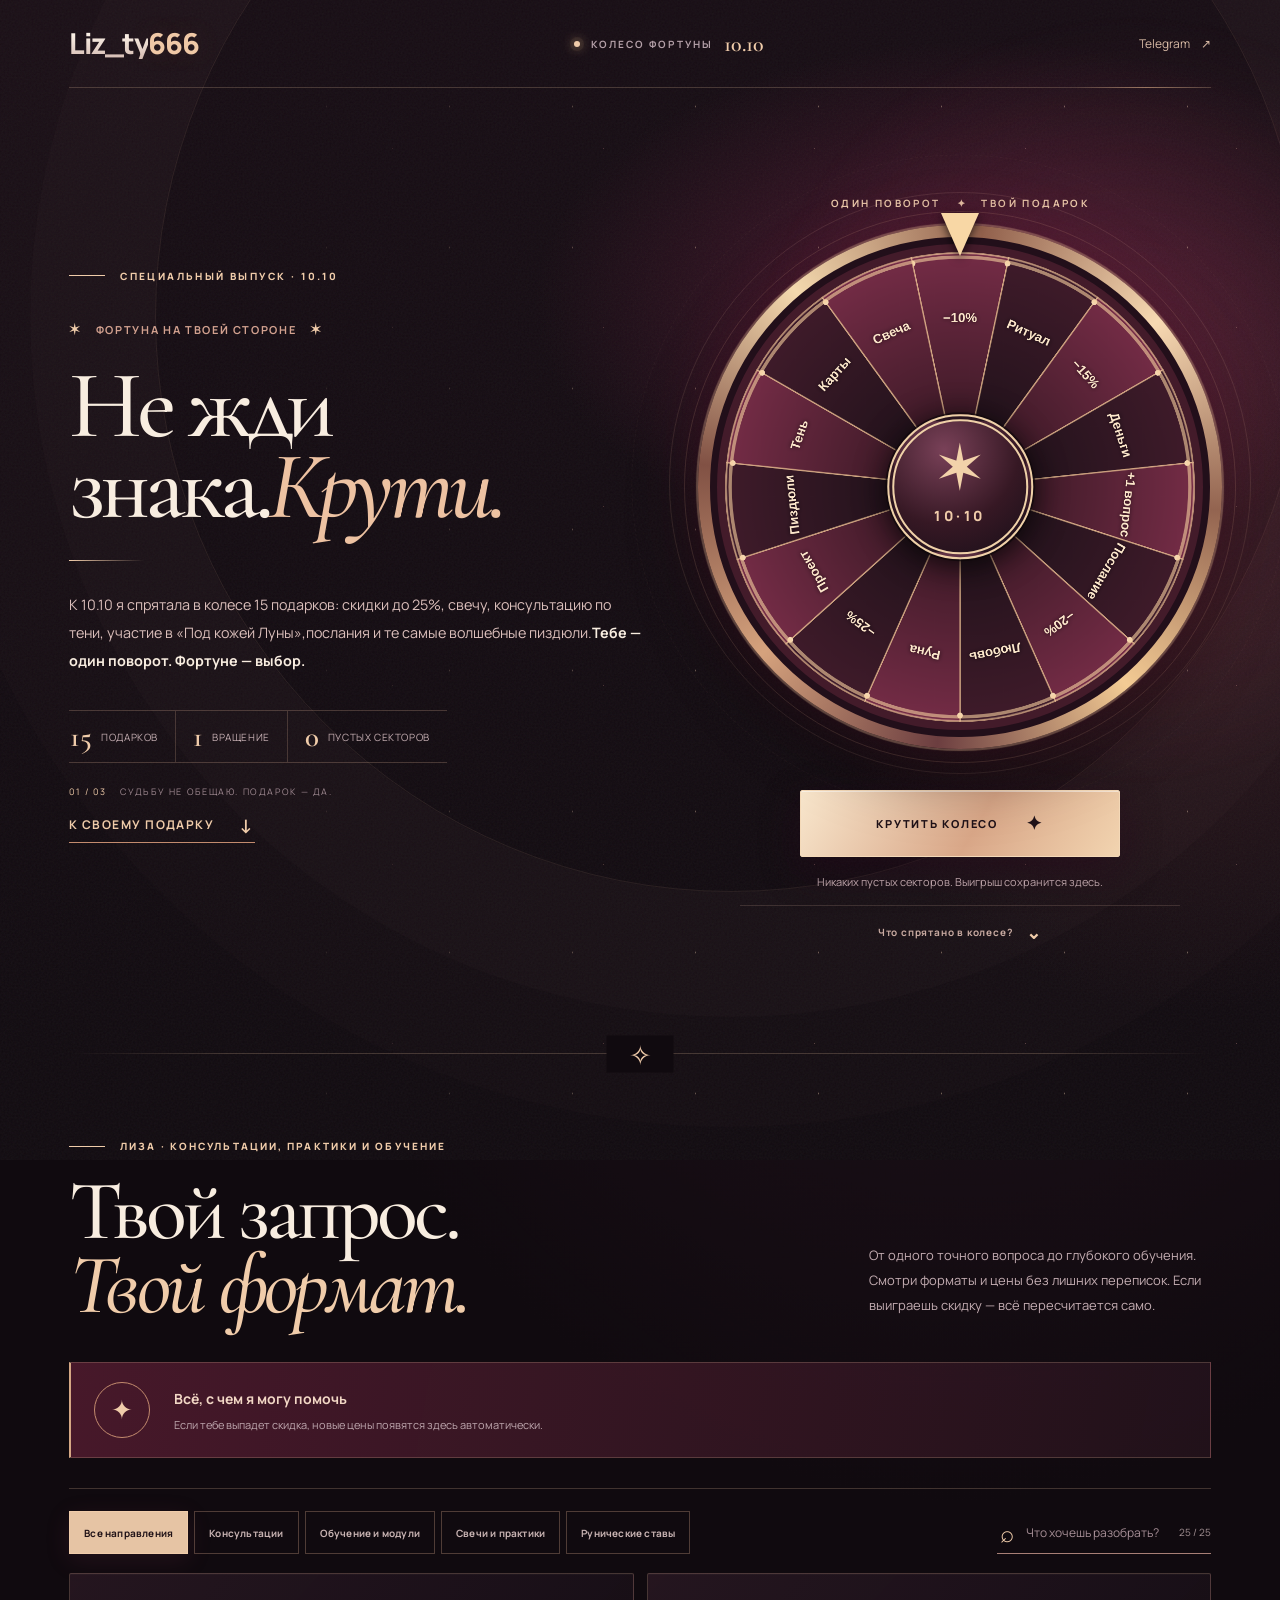
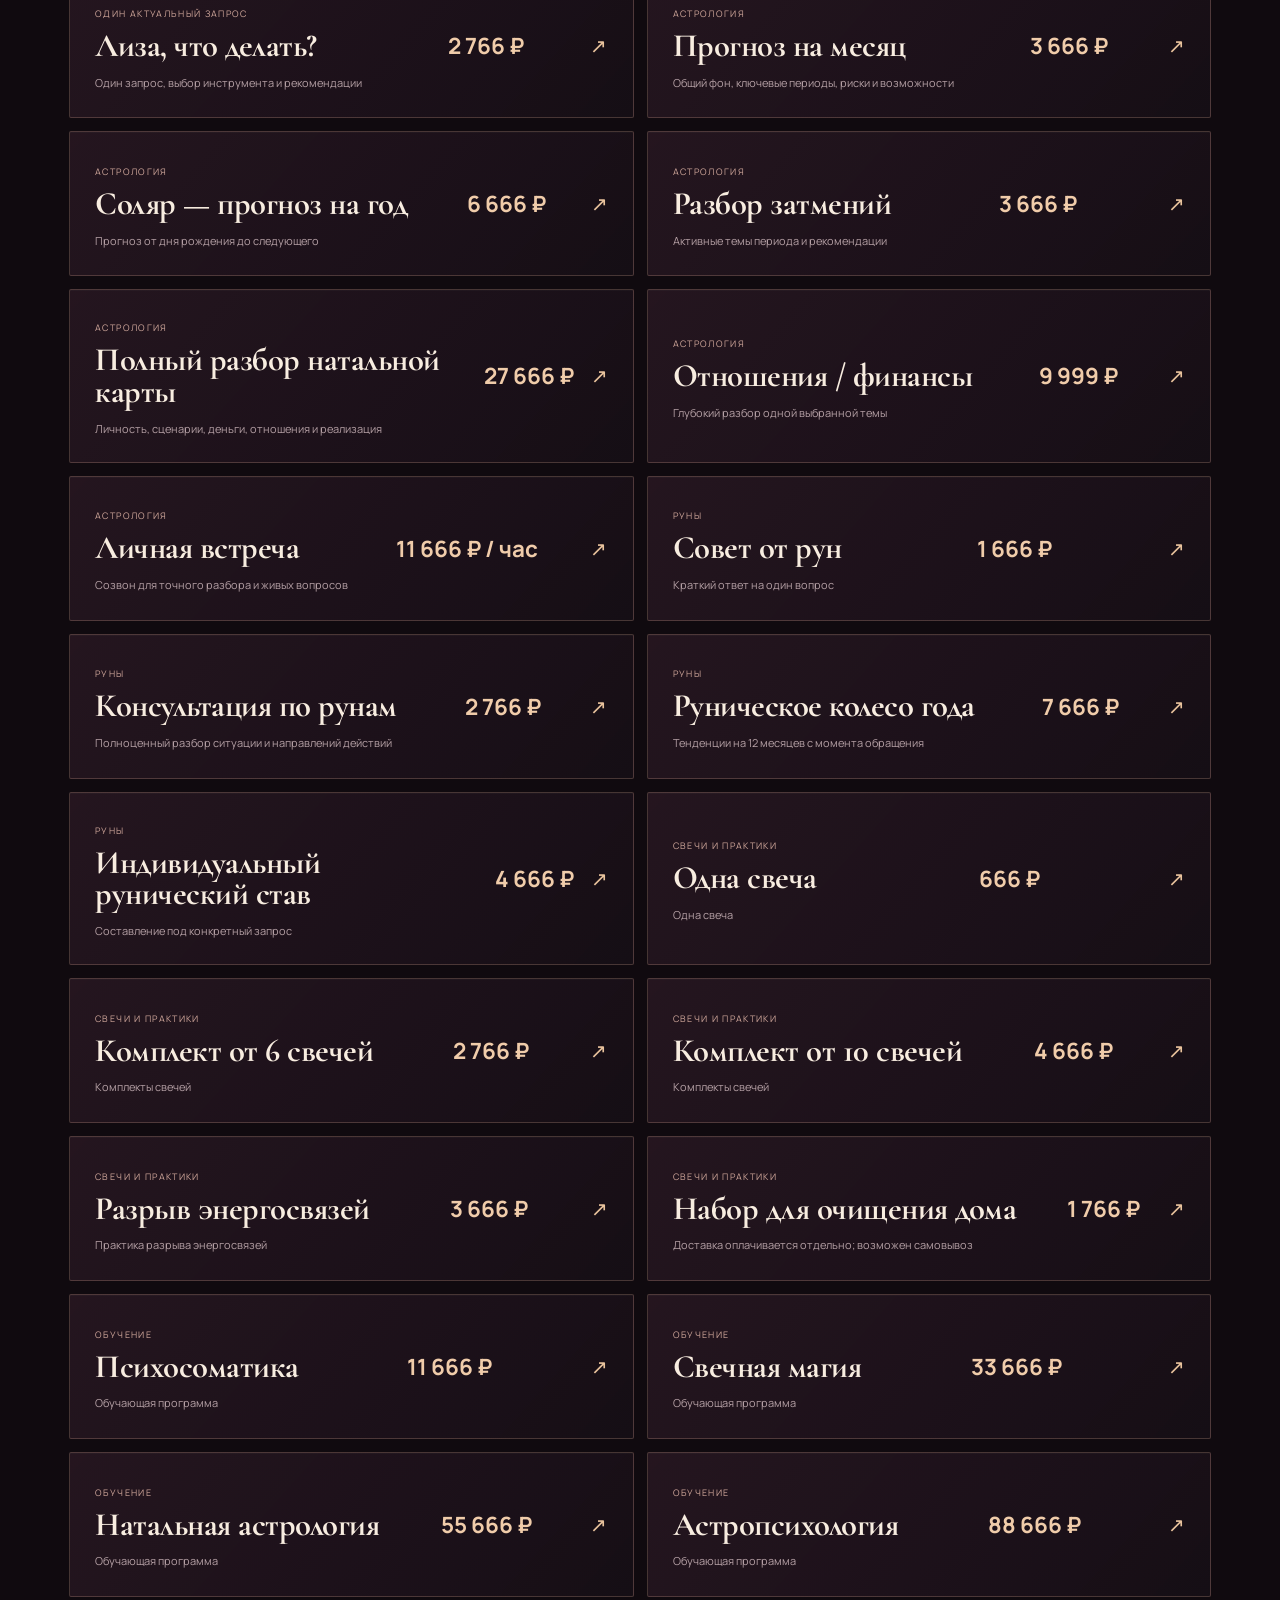
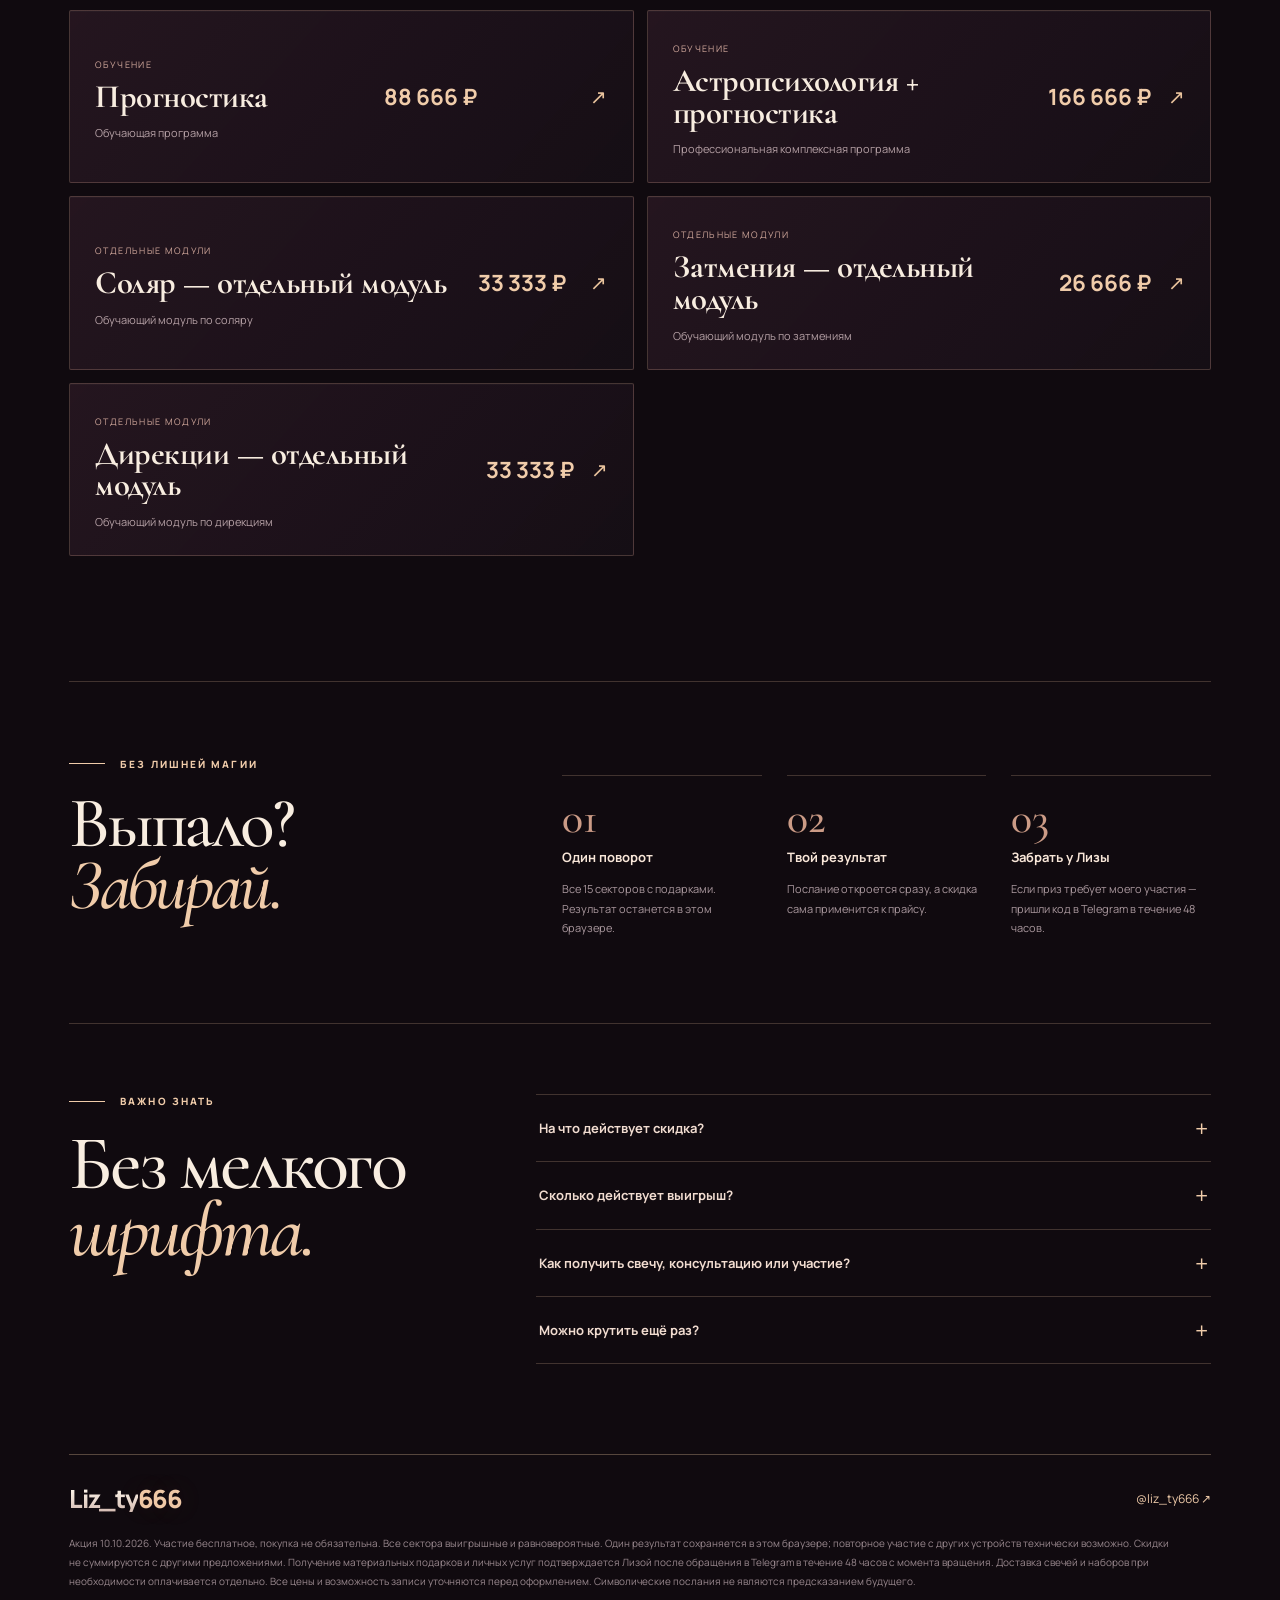
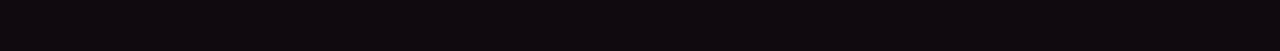
==== commit cdfe0fb8: "Arrange hero title, prize list and emphasized tagline on intentional new lines" ====
--- a/fortuna-1010.html
+++ b/fortuna-1010.html
@@ -15,9 +15,9 @@
 <link rel="preconnect" href="https://fonts.googleapis.com">
 <link rel="preconnect" href="https://fonts.gstatic.com" crossorigin>
 <link href="https://fonts.googleapis.com/css2?family=Cormorant+Garamond:wght@400;500;600;700&family=Manrope:wght@400;500;600;700;800&display=swap" rel="stylesheet">
-<link rel="stylesheet" href="fortuna-1010.css?v=5">
+<link rel="stylesheet" href="fortuna-1010.css?v=7">
 <script src="fortuna-catalog.js?v=5" defer></script>
-<script src="fortuna-1010.js?v=5" defer></script>
+<script src="fortuna-1010.js?v=6" defer></script>
 </head>
 <body>
 <div class="backdrop" aria-hidden="true"><div class="orb"></div><div class="starfield"></div></div>
@@ -32,8 +32,8 @@
  <div class="hero-copy">
   <p class="eyebrow"><span class="rule"></span> СПЕЦИАЛЬНЫЙ ВЫПУСК · 10.10</p>
   <div class="edition"><span class="edition-line" aria-hidden="true">✶</span> ФОРТУНА НА ТВОЕЙ СТОРОНЕ <span class="edition-line" aria-hidden="true">✶</span></div>
-  <h1 id="hero-title">Не жди<br>знака. <em>Крути.</em></h1>
-  <p class="lead">К 10.10 я спрятала в колесе 15 подарков: скидки до 25%, свечу, консультацию по тени, участие в «Под кожей Луны», послания и те самые волшебные пиздюли. <strong>Тебе — один поворот. Фортуне — выбор.</strong></p>
+  <h1 id="hero-title"><span class="hero-line hero-line-main">Не жди знака.</span><em class="hero-line hero-line-accent">Крути.</em></h1>
+  <p class="lead"><span class="lead-block">К 10.10 я спрятала в колесе 15 подарков: скидки до 25%, свечу, консультацию по тени, участие в «Под кожей Луны»,</span><span class="lead-block lead-next">послания и те самые волшебные пиздюли.</span><strong class="lead-final">Тебе — один поворот. Фортуне — выбор.</strong></p>
   <div class="hero-facts" aria-label="Правила колеса"><span><strong>15</strong> подарков</span><span><strong>1</strong> вращение</span><span><strong>0</strong> пустых секторов</span></div>
   <div class="hero-caption"><span>01 / 03</span> СУДЬБУ НЕ ОБЕЩАЮ. ПОДАРОК — ДА.</div>
   <a class="hero-cta" href="#wheel-area">К своему подарку <span>↓</span></a>
@@ -57,7 +57,13 @@
  <div class="result-intro"><span class="eyebrow">ТВОЙ ПОДАРОК · 10.10</span><span class="result-star" aria-hidden="true">✧</span></div>
  <div class="result-grid">
   <div><p class="result-kicker" id="gift-kicker">ВОТ ЧТО ТЕБЕ ДОСТАЛОСЬ</p><h2 id="gift-title"></h2><p id="gift-description"></p><div class="gift-code"><span>КОД ПОДАРКА</span><strong id="gift-code"></strong></div><p id="deadline" class="deadline"></p></div>
-  <div class="result-right"><p id="gift-instructions"></p><button class="outline-btn" type="button" id="copy-gift">Сохранить код и подарок <span>↗</span></button><a href="#catalog" class="gold-btn" id="gift-catalog-link">Выбрать услугу <span>↓</span></a><p class="small" id="result-note"></p></div>
+  <div class="result-right">
+   <p id="gift-instructions"></p>
+   <a href="https://t.me/liz_ty666" class="gold-btn telegram-direct" id="tg-gift" target="_blank" rel="noopener noreferrer">Написать Лизе о выигрыше <span>↗</span></a>
+   <a href="#catalog" class="outline-btn" id="gift-catalog-link">Посмотреть услуги <span>↓</span></a>
+   <button class="copy-inline" type="button" id="copy-gift">Скопировать сообщение и код <span>⧉</span></button>
+   <p class="small" id="result-note"></p>
+  </div>
  </div>
 </section>
 <div class="divider-mark"><span>✧</span></div>
@@ -79,8 +85,8 @@
    <div><h3 id="selection-title"></h3><p id="selection-subtitle"></p><p class="selection-benefit" id="selection-benefit"></p></div>
    <div class="selection-price"><span id="selection-old"></span><strong id="selection-new"></strong><small id="selection-saving"></small></div>
   </div>
-  <div class="selection-actions"><button class="gold-btn" type="button" id="copy-request">Скопировать заявку <span>↗</span></button><a class="outline-btn" href="https://t.me/liz_ty666" target="_blank" rel="noopener noreferrer" id="tg-request">Открыть Telegram <span>↗</span></a></div>
-  <p class="selection-help" id="selection-help">Скопируй заявку, открой мой Telegram и отправь сообщение. Все детали согласуем лично.</p>
+  <div class="selection-actions"><a class="gold-btn telegram-direct" href="https://t.me/liz_ty666" target="_blank" rel="noopener noreferrer" id="tg-request">Написать Лизе с заявкой <span>↗</span></a><button class="outline-btn" type="button" id="copy-request">Скопировать текст заявки <span>⧉</span></button></div>
+  <p class="selection-help" id="selection-help">Нажми «Написать Лизе» — Telegram откроется с твоей услугой, выигрышем и кодом. Останется нажать «Отправить».</p>
   <textarea id="manual-request" class="manual-request" readonly hidden aria-label="Текст заявки для копирования"></textarea>
  </div>
 </section>
@@ -93,7 +99,7 @@
  <div class="questions-list">
   <details><summary>На что действует скидка?<span>+</span></summary><p>На консультации, обучение, свечи и рунические ставы — без минимальной суммы. Скидки между собой не суммируются. На выбранную услугу покажем итоговую стоимость.</p></details>
   <details><summary>Сколько действует выигрыш?<span>+</span></summary><p>За скидкой, дополнительным вопросом или подарком, который нужно получить у меня, обратись в течение 48 часов после вращения. Точное время окончания будет в карточке выигрыша. Послания и практики доступны сразу.</p></details>
-  <details><summary>Как получить свечу, консультацию или участие?<span>+</span></summary><p>Скопируй подарочный код и напиши мне в Telegram. Подтвержу получение и согласую детали. Для свечи при доставке могут быть дополнительные расходы на пересылку.</p></details>
+  <details><summary>Как получить свечу, консультацию или участие?<span>+</span></summary><p>Нажми «Написать Лизе о выигрыше». Telegram откроет наш чат с готовым текстом: приз, код и срок обращения. Тебе останется отправить сообщение. Для свечи при доставке могут быть расходы на пересылку.</p></details>
   <details><summary>Можно крутить ещё раз?<span>+</span></summary><p>В этом браузере сохраняется один результат. Если ты уже крутила колесо, прежний подарок появится снова — без повторного розыгрыша.</p></details>
  </div>
 </section>
--- a/fortuna-1010.css
+++ b/fortuna-1010.css
@@ -124,3 +124,13 @@
 @media(max-width:1050px){.hero{gap:25px;min-height:680px;padding:58px 0 78px}.hero h1{font-size:clamp(64px,7.9vw,91px)}.hero-facts{max-width:100%}.hero-facts span{gap:5px;padding:12px 9px;font-size:9px}.hero-facts strong{font-size:25px}.wheel-frame{width:min(100%,465px)}.questions{grid-template-columns:1fr;gap:22px}.questions h2{font-size:75px}}
 @media(max-width:750px){.topbar{height:69px}.topdate strong{font-size:17px}.hero{grid-template-columns:1fr;gap:12px;min-height:auto;padding:36px 0 59px}.hero-copy{text-align:center;padding:0;max-width:none}.hero .eyebrow{justify-content:center;letter-spacing:.17em}.hero .edition{justify-content:center;margin:18px 0 19px}.hero h1{font-size:clamp(63px,10.6vw,100px);max-width:640px;margin:0 auto 18px;line-height:.82}.hero h1:after{margin:24px auto 0}.lead{max-width:565px;margin:0 auto 20px;font-size:13px;line-height:1.8}.hero-facts{margin:21px auto 10px;justify-content:center}.hero-facts span:first-child{padding-left:12px}.hero-caption,.hero-cta{display:none}.wheel-area{padding-top:16px}.wheel-frame{width:min(86vw,475px)}.spin-btn{margin-top:40px;min-height:60px}.result-section{margin-bottom:65px}.catalog-section{padding-bottom:73px}.questions{padding:65px 0}.questions h2{font-size:71px}.service{min-height:124px}}
 @media(max-width:480px){.topbar{height:65px}.topbar .wordmark{font-size:clamp(22px,5.8vw,27px)}.topdate{font-size:8px;letter-spacing:.05em}.topdate strong{font-size:15px}.hero{padding-top:28px}.hero .eyebrow{font-size:9px}.hero .edition{font-size:9px;margin:15px 0 20px}.edition .edition-line{font-size:11px}.hero h1{font-size:clamp(58px,12vw,69px);margin-bottom:16px;letter-spacing:-.05em}.hero h1:after{margin-top:18px}.lead{font-size:12px;line-height:1.82;margin-bottom:13px}.hero-facts{margin:18px auto 6px;width:100%;justify-content:space-between}.hero-facts span{font-size:9px;padding:11px 7px;gap:6px}.hero-facts span:first-child{padding-left:5px}.hero-facts span:last-child{padding-right:4px}.hero-facts strong{font-size:24px}.wheel-area{padding-top:8px}.wheel-eyebrow{font-size:8px;letter-spacing:.16em;margin-bottom:17px}.wheel-frame{width:min(83vw,380px)}.wheel-frame:after{inset:-17px}.wheel-frame:before{inset:-7px}.wheel-disk{border-width:5px}.wheel-center{border-width:4px}.spin-btn{margin-top:33px;min-height:58px;width:100%;max-width:390px}.spin-help{font-size:10px;margin-top:12px}.result-section{padding:20px 17px}.result-section h2{font-size:clamp(46px,11vw,60px)}.result-grid{gap:9px}.section-heading h2{font-size:clamp(54px,12vw,70px)}.service{min-height:112px;padding:17px 14px}.service-name{font-size:27px}.service-now{font-size:17px}.service-details{font-size:10px}.questions{padding:55px 0 65px}.questions h2{font-size:63px}.questions-list summary{font-size:12px;padding:19px 3px}.questions-list details p{font-size:11px}.topbar:after{top:64px}.footer-line .wordmark{font-size:21px}}
+
+/* Прямая заявка в Telegram — приоритетное действие после выигрыша */
+.result-right .telegram-direct{min-height:63px;font-size:12px;font-weight:800;box-shadow:0 12px 32px rgba(83,28,52,.25)}
+.result-right .outline-btn{min-height:48px;font-size:10px}
+.copy-inline{appearance:none;border:0;background:transparent;color:#ddbdaf;font-weight:700;font-size:11px;letter-spacing:.045em;padding:11px 8px;display:inline-flex;align-items:center;justify-content:center;gap:12px;min-height:40px;transition:color .2s}
+.copy-inline:hover{color:#fff0df;text-decoration:underline;text-underline-offset:4px}
+.selection-actions .telegram-direct{flex:1 1 220px}
+.selection-actions .outline-btn{flex:1 1 180px}
+.result-right .small{line-height:1.7}
+@media(max-width:480px){.result-right .telegram-direct{font-size:11px;padding:14px 10px;min-height:61px}.result-right .outline-btn{min-height:49px}.copy-inline{font-size:10px}.selection-actions .telegram-direct,.selection-actions .outline-btn{flex:auto}}
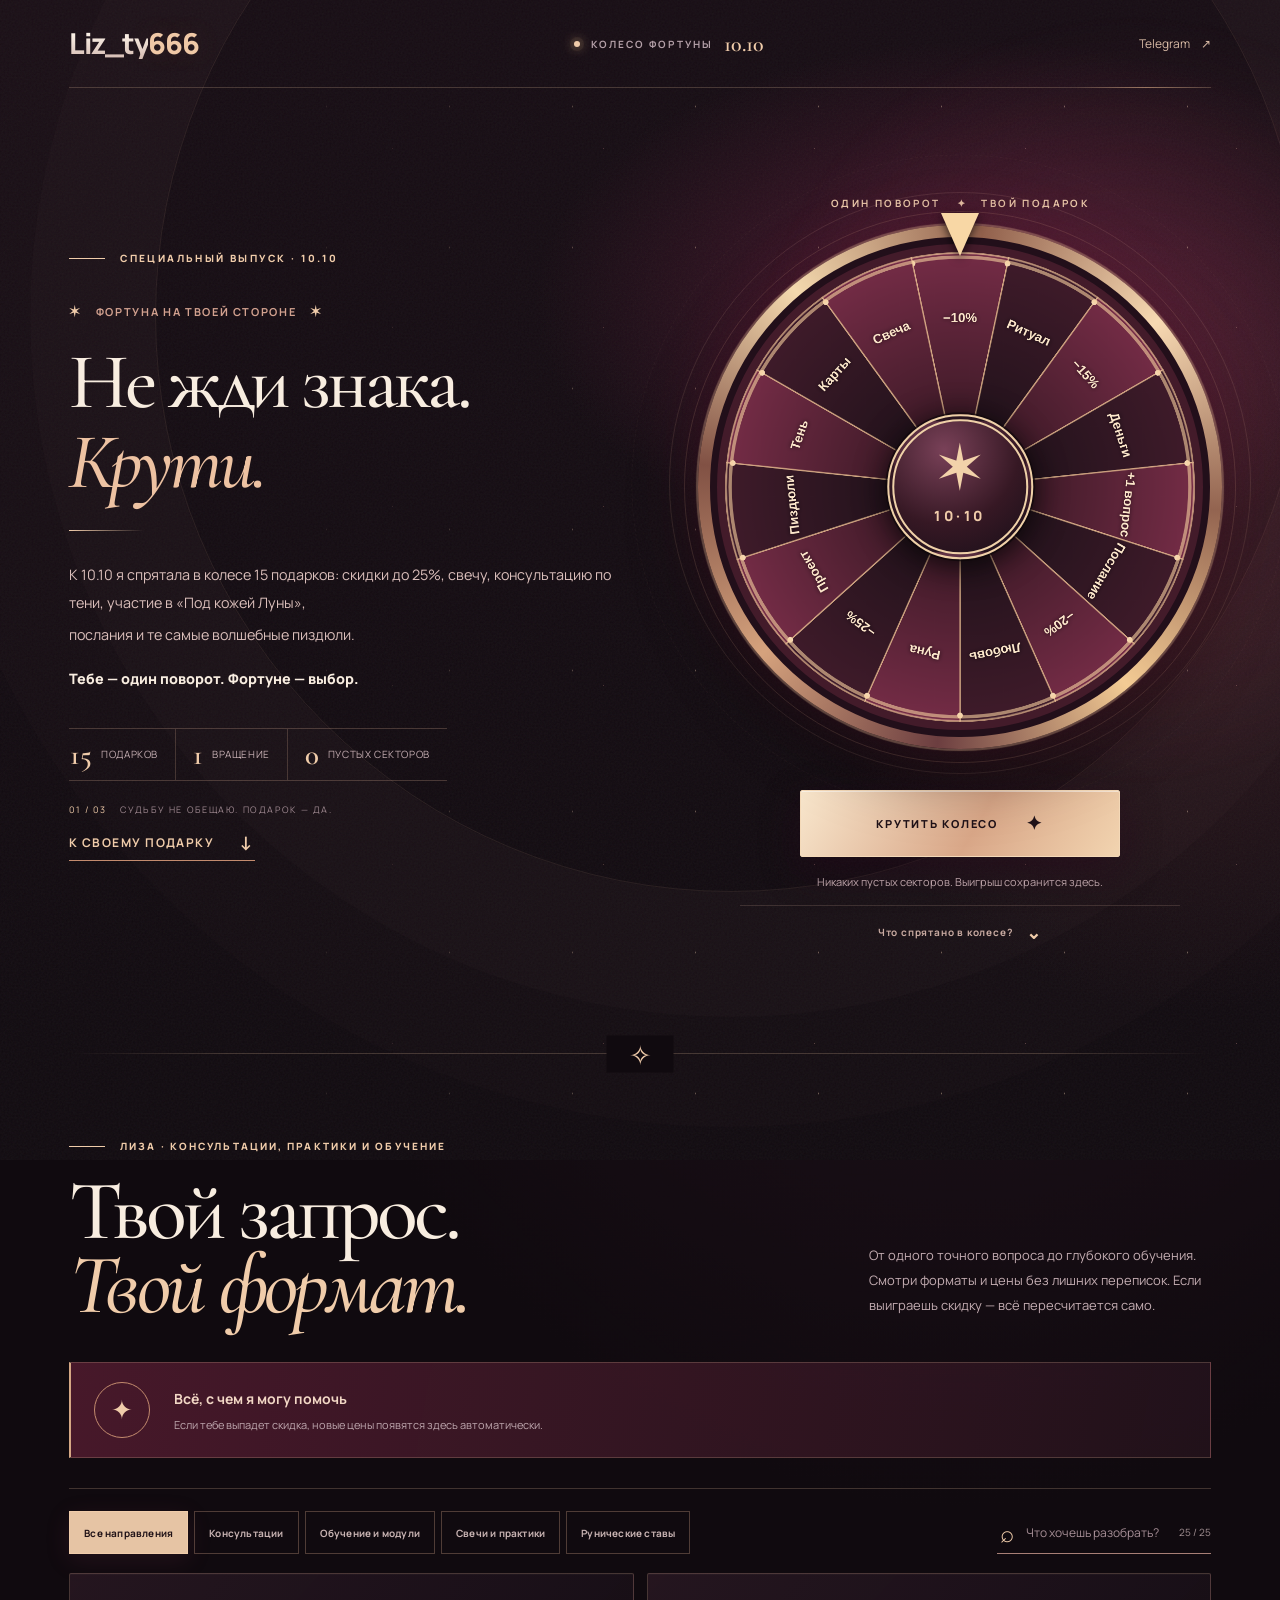
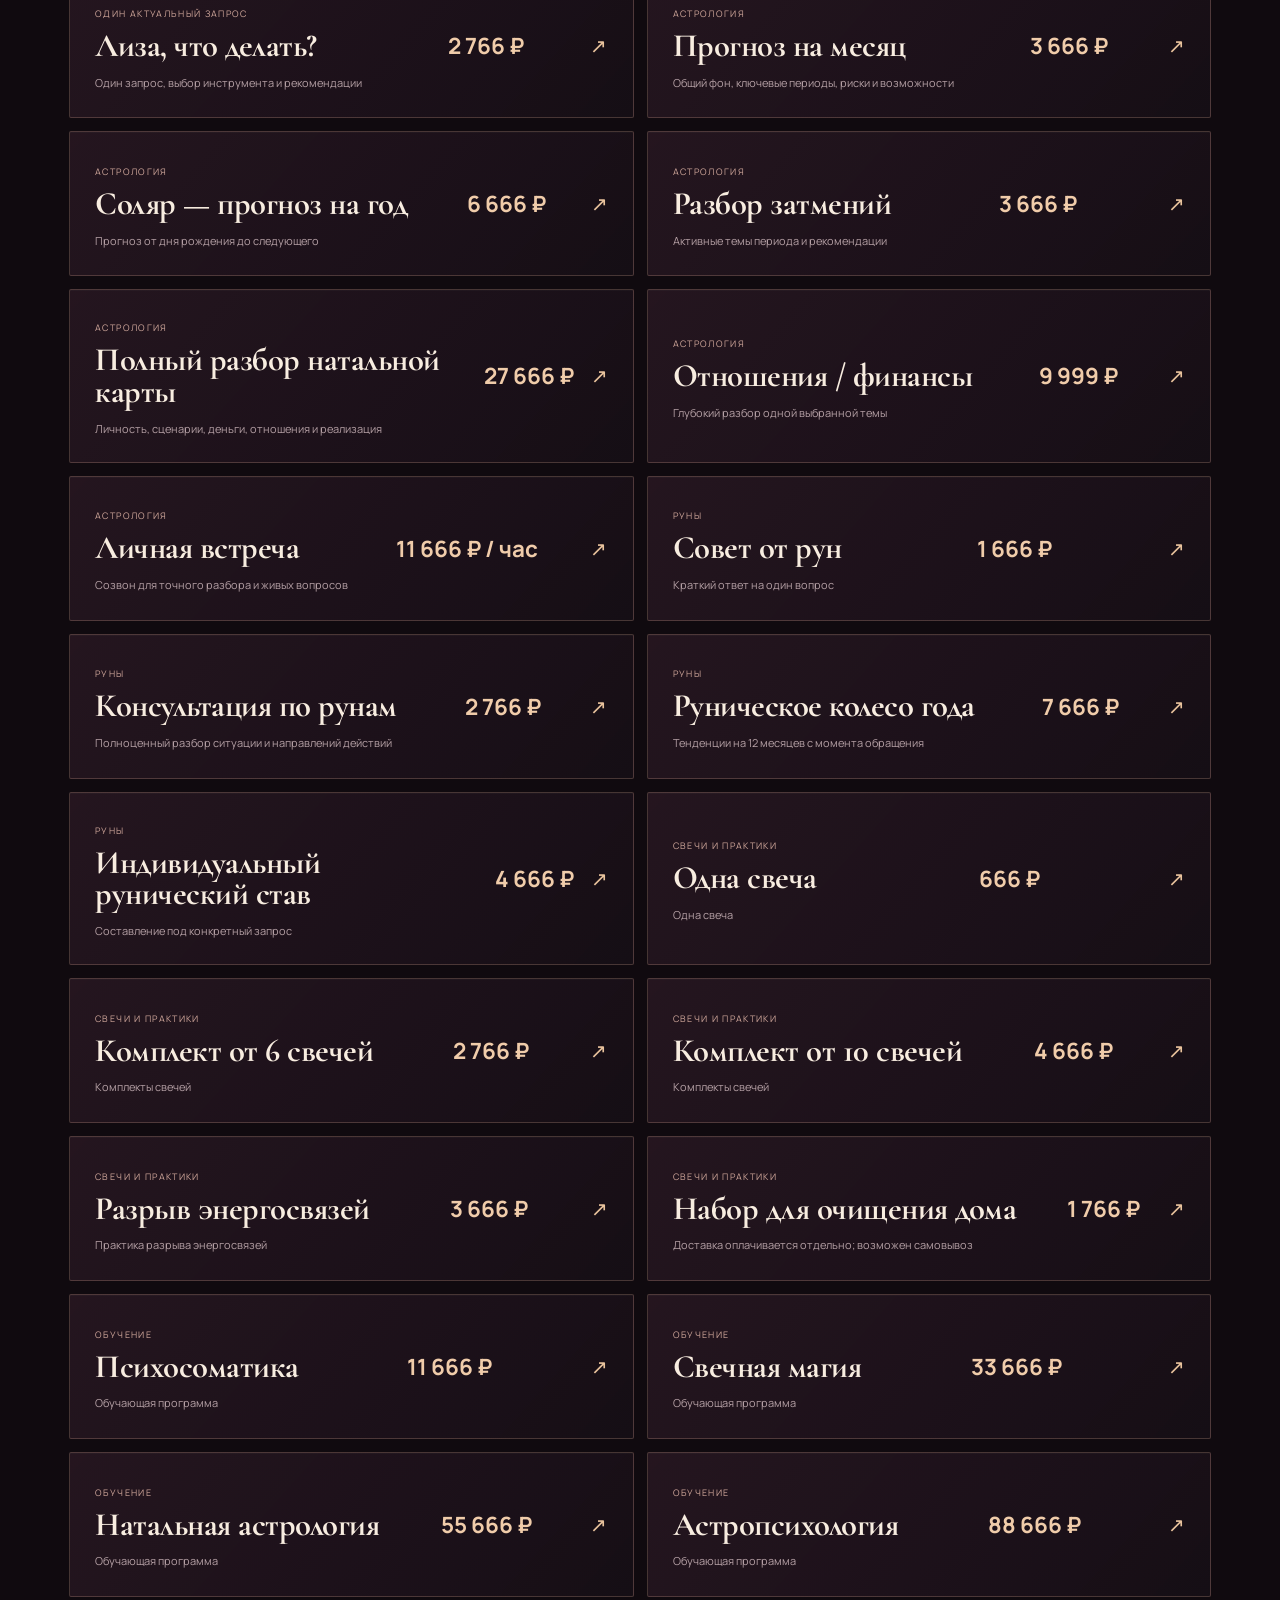
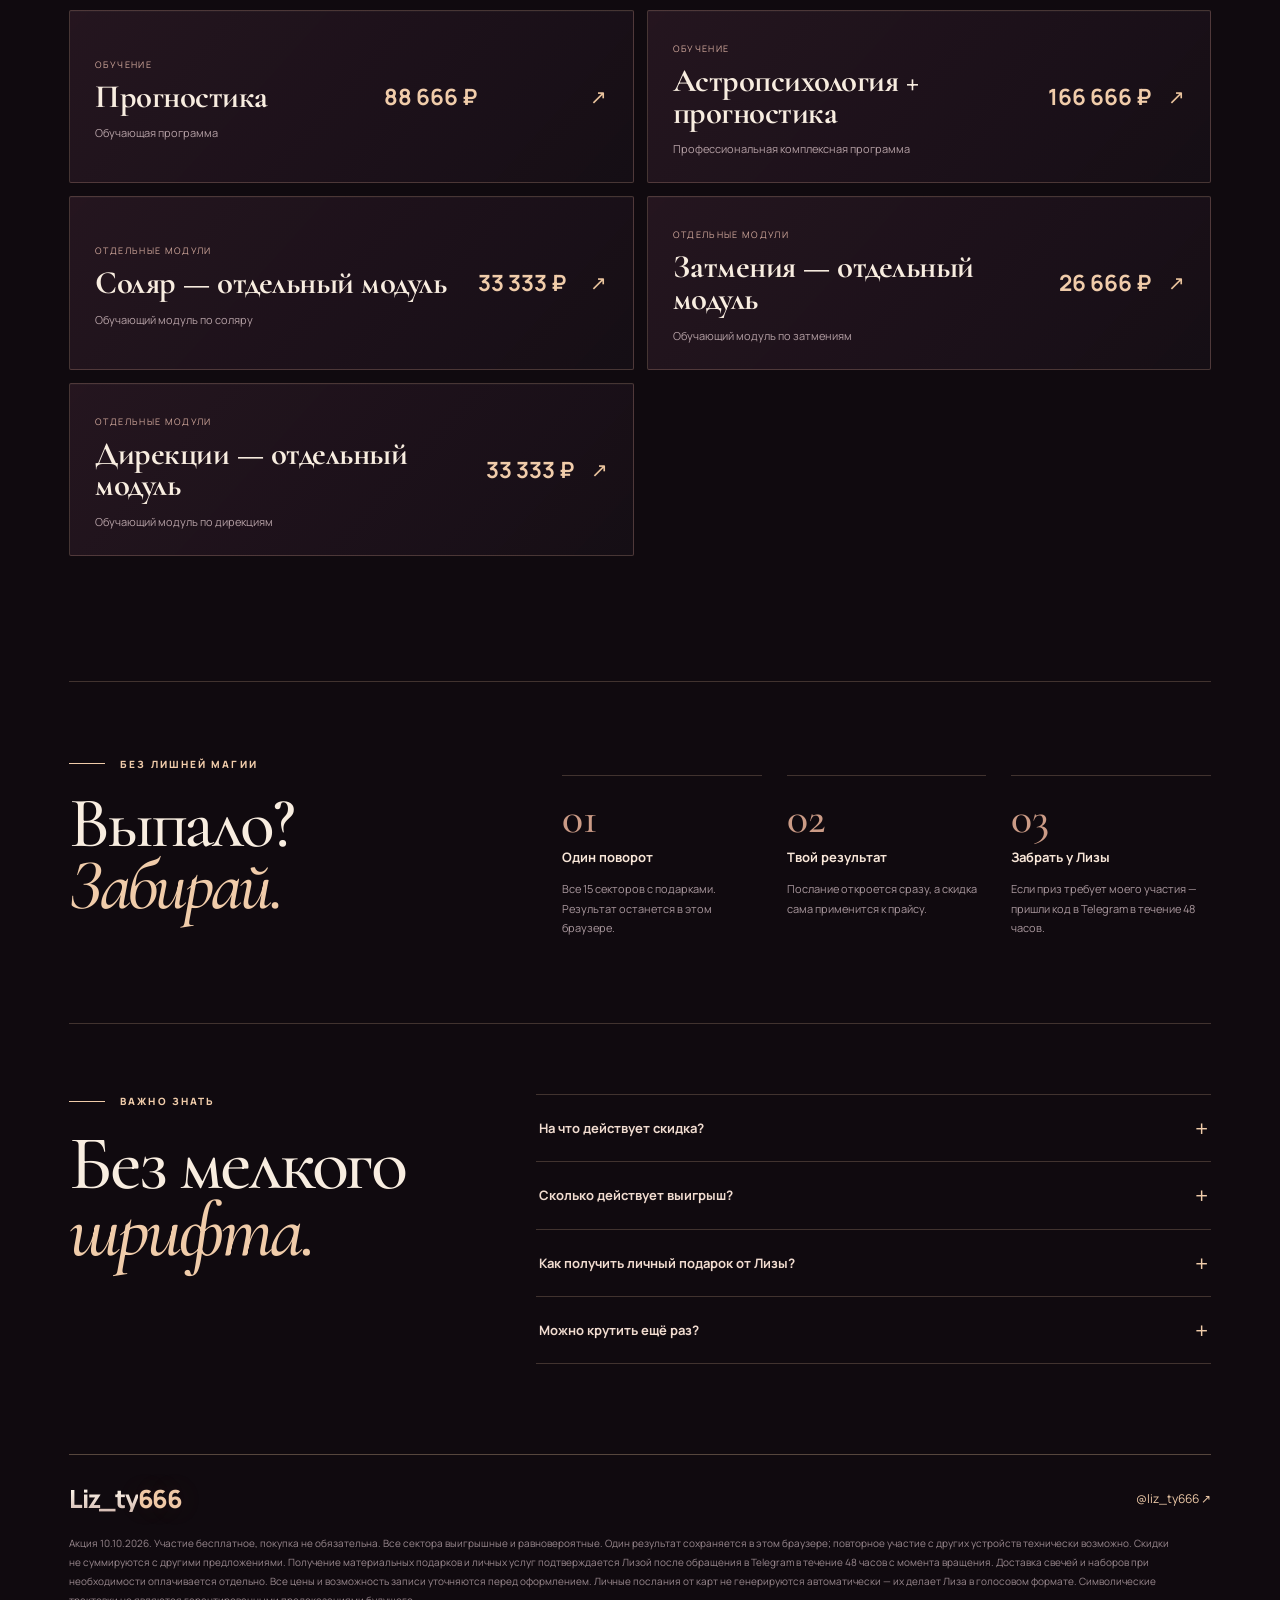
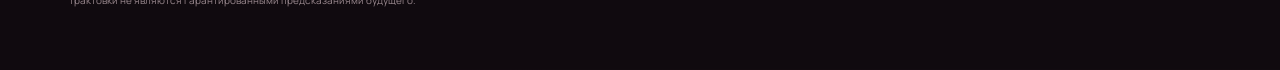
==== commit fccc3aee: "Explain personal Tarot voice reading, update terms and clear cached logic" ====
--- a/fortuna-1010.html
+++ b/fortuna-1010.html
@@ -15,9 +15,9 @@
 <link rel="preconnect" href="https://fonts.googleapis.com">
 <link rel="preconnect" href="https://fonts.gstatic.com" crossorigin>
 <link href="https://fonts.googleapis.com/css2?family=Cormorant+Garamond:wght@400;500;600;700&family=Manrope:wght@400;500;600;700;800&display=swap" rel="stylesheet">
-<link rel="stylesheet" href="fortuna-1010.css?v=7">
+<link rel="stylesheet" href="fortuna-1010.css?v=8">
 <script src="fortuna-catalog.js?v=5" defer></script>
-<script src="fortuna-1010.js?v=6" defer></script>
+<script src="fortuna-1010.js?v=8" defer></script>
 </head>
 <body>
 <div class="backdrop" aria-hidden="true"><div class="orb"></div><div class="starfield"></div></div>
@@ -49,7 +49,7 @@
   <button id="spin" class="spin-btn" type="button">КРУТИТЬ КОЛЕСО <span>✦</span></button>
   <p id="status" class="spin-help" role="status" aria-live="polite">Никаких пустых секторов. Выигрыш сохранится здесь.</p>
   <details class="gift-legend"><summary>Что спрятано в колесе? <span aria-hidden="true">⌄</span></summary>
-    <div class="gift-legend-items"><span>Скидки 10–25%</span><span>«Под кожей Луны»</span><span>Волшебные пиздюли</span><span>Консультация по тени и страхам</span><span>Послание от карт</span><span>Руна</span><span>+1 вопрос</span><span>Свеча от Лизы</span><span>Практики и подсказки</span></div>
+    <div class="gift-legend-items"><span>Скидки 10–25%</span><span>«Под кожей Луны»</span><span>Волшебные пиздюли</span><span>Консультация по тени и страхам</span><span>Личное послание от карт</span><span>Руна</span><span>+1 вопрос</span><span>Свеча от Лизы</span><span>Практики и подсказки</span></div>
   </details>
  </div>
 </section>
@@ -98,13 +98,13 @@
  <div class="questions-intro"><p class="eyebrow"><span class="rule"></span> ВАЖНО ЗНАТЬ</p><h2 id="questions-title">Без мелкого<br><em>шрифта.</em></h2></div>
  <div class="questions-list">
   <details><summary>На что действует скидка?<span>+</span></summary><p>На консультации, обучение, свечи и рунические ставы — без минимальной суммы. Скидки между собой не суммируются. На выбранную услугу покажем итоговую стоимость.</p></details>
-  <details><summary>Сколько действует выигрыш?<span>+</span></summary><p>За скидкой, дополнительным вопросом или подарком, который нужно получить у меня, обратись в течение 48 часов после вращения. Точное время окончания будет в карточке выигрыша. Послания и практики доступны сразу.</p></details>
-  <details><summary>Как получить свечу, консультацию или участие?<span>+</span></summary><p>Нажми «Написать Лизе о выигрыше». Telegram откроет наш чат с готовым текстом: приз, код и срок обращения. Тебе останется отправить сообщение. Для свечи при доставке могут быть расходы на пересылку.</p></details>
+  <details><summary>Сколько действует выигрыш?<span>+</span></summary><p>За скидкой, дополнительным вопросом или подарком, который нужно получить у меня, обратись в течение 48 часов после вращения. Точное время окончания будет в карточке выигрыша. Практики и рунические подсказки доступны сразу, а послание от карт Лиза делает лично и присылает голосовым после обращения.</p></details>
+  <details><summary>Как получить личный подарок от Лизы?<span>+</span></summary><p>Нажми кнопку под выигрышем — откроется Telegram с готовым сообщением и подарочным кодом. Если выпало «Послание от карт», Лиза сама вытянет карту или несколько карт и отправит голосовой разбор после уточнения твоей темы. Свеча, консультация и участие в проекте также согласуются лично. Доставка свечи при необходимости оплачивается отдельно.</p></details>
   <details><summary>Можно крутить ещё раз?<span>+</span></summary><p>В этом браузере сохраняется один результат. Если ты уже крутила колесо, прежний подарок появится снова — без повторного розыгрыша.</p></details>
  </div>
 </section>
 </main>
 <footer><div class="footer-line"><span class="wordmark"><span class="brand-name">Liz_ty</span><strong class="brand-numbers">666</strong></span><a href="https://t.me/liz_ty666" target="_blank" rel="noopener noreferrer">@liz_ty666 ↗</a></div>
-<p>Акция 10.10.2026. Участие бесплатное, покупка не обязательна. Все сектора выигрышные и равновероятные. Один результат сохраняется в этом браузере; повторное участие с других устройств технически возможно. Скидки не суммируются с другими предложениями. Получение материальных подарков и личных услуг подтверждается Лизой после обращения в Telegram в течение 48 часов с момента вращения. Доставка свечей и наборов при необходимости оплачивается отдельно. Все цены и возможность записи уточняются перед оформлением. Символические послания не являются предсказанием будущего.</p>
+<p>Акция 10.10.2026. Участие бесплатное, покупка не обязательна. Все сектора выигрышные и равновероятные. Один результат сохраняется в этом браузере; повторное участие с других устройств технически возможно. Скидки не суммируются с другими предложениями. Получение материальных подарков и личных услуг подтверждается Лизой после обращения в Telegram в течение 48 часов с момента вращения. Доставка свечей и наборов при необходимости оплачивается отдельно. Все цены и возможность записи уточняются перед оформлением. Личные послания от карт не генерируются автоматически — их делает Лиза в голосовом формате. Символические трактовки не являются гарантированными предсказаниями будущего.</p>
 </footer></div>
 </body></html>
--- a/fortuna-1010.css
+++ b/fortuna-1010.css
@@ -134,3 +134,15 @@
 .selection-actions .outline-btn{flex:1 1 180px}
 .result-right .small{line-height:1.7}
 @media(max-width:480px){.result-right .telegram-direct{font-size:11px;padding:14px 10px;min-height:61px}.result-right .outline-btn{min-height:49px}.copy-inline{font-size:10px}.selection-actions .telegram-direct,.selection-actions .outline-btn{flex:auto}}
+
+/* Обязательные аккуратные переносы для первого экрана */
+.hero h1{font-size:clamp(58px,6.15vw,92px);line-height:.9;letter-spacing:-.046em;text-wrap:initial}
+.hero .hero-line{display:block}
+.hero .hero-line-main{white-space:nowrap}
+.hero .hero-line-accent{margin-top:.11em}
+.hero .lead-block{display:block}
+.hero .lead-next{margin-top:.32em}
+.hero .lead-final{display:block;margin-top:1.05em;font-weight:800;color:var(--ivory)}
+@media(max-width:1050px){.hero h1{font-size:clamp(52px,6vw,76px)}}
+@media(max-width:750px){.hero h1{font-size:clamp(52px,8.1vw,78px)}.hero .lead-final{margin-top:.95em}}
+@media(max-width:480px){.hero h1{font-size:clamp(41px,10.9vw,55px);line-height:.93}.hero .hero-line-accent{margin-top:.13em}.hero .lead-next{margin-top:.38em}.hero .lead-final{margin-top:1.1em}}
